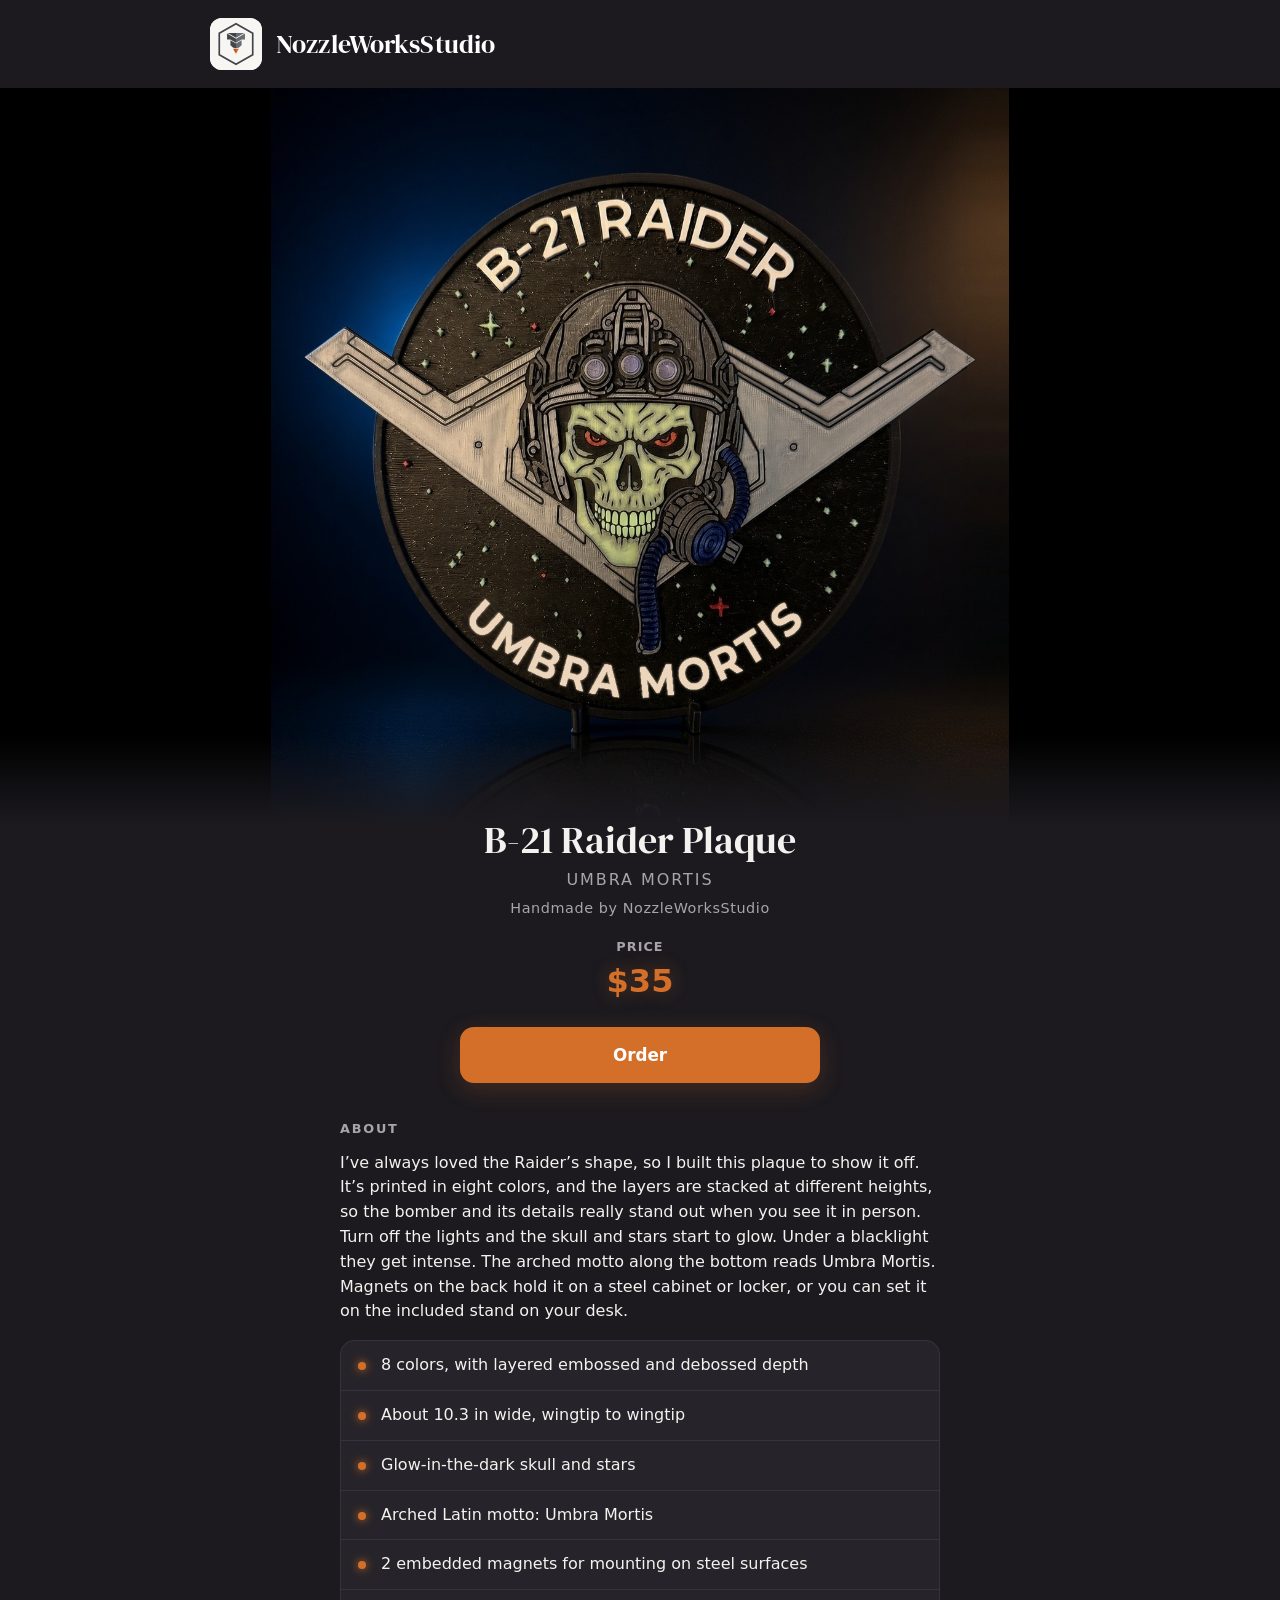
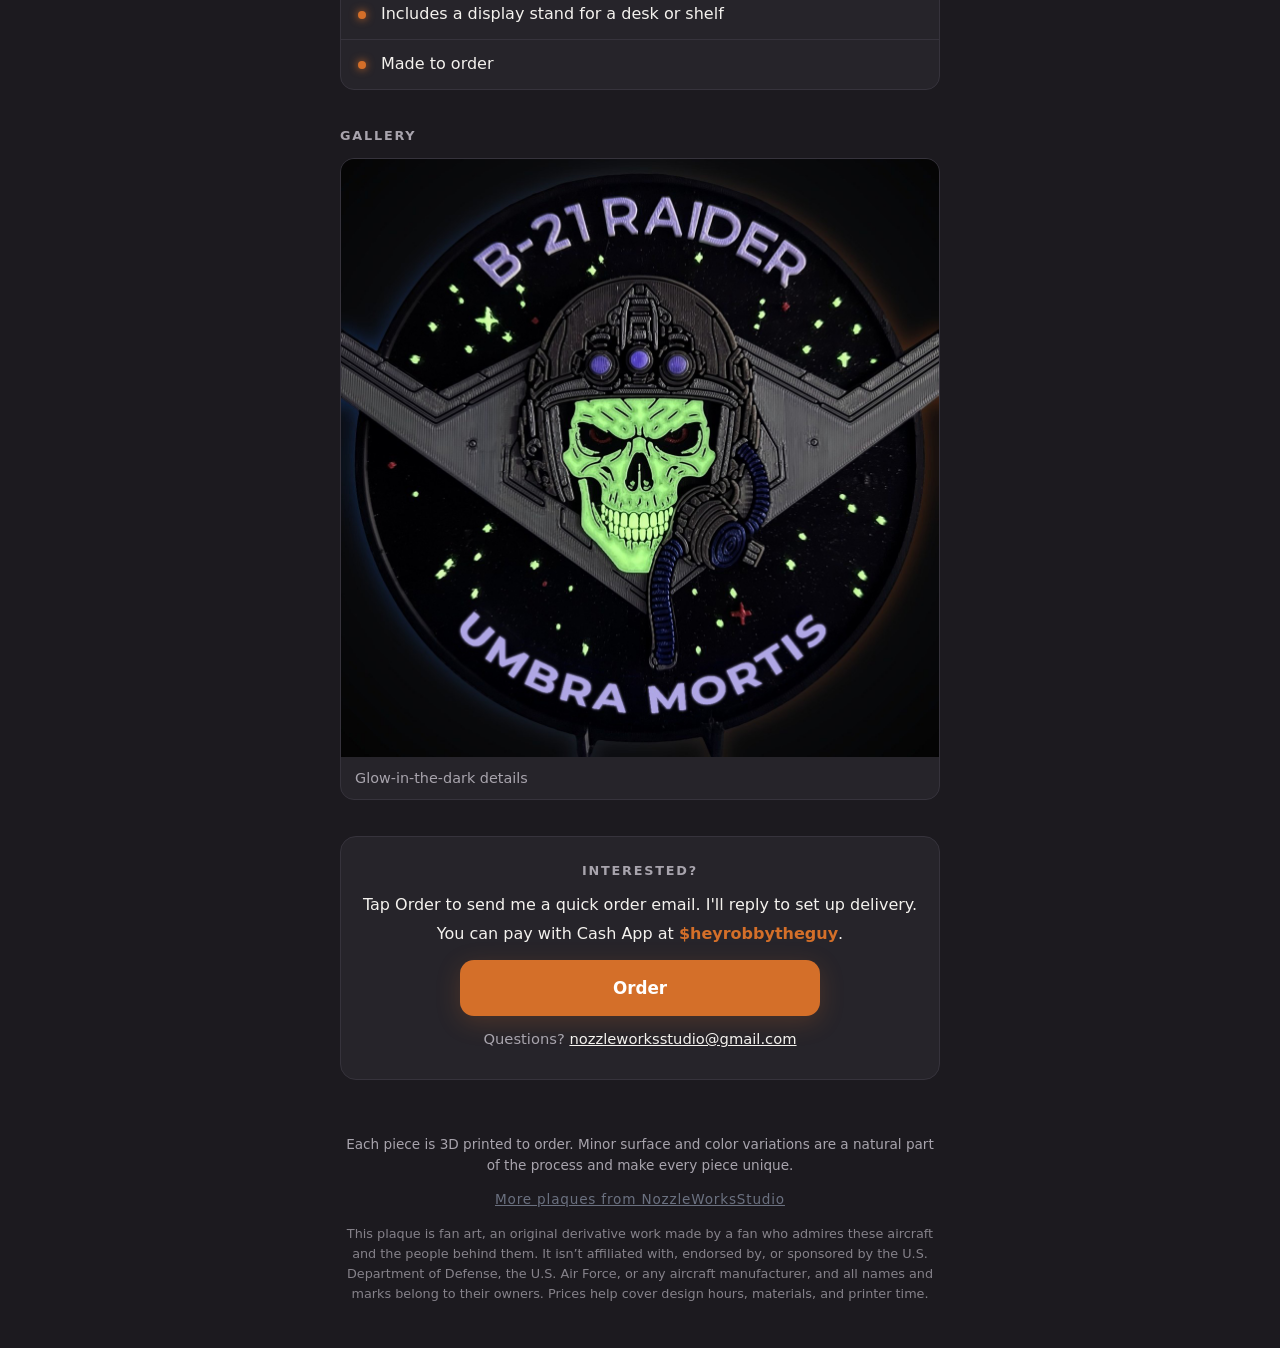
==== b21/index.html @ 2745dc33 "Switch contact and order emails to nozzleworksstudio@gmail.com" ====
<!doctype html>
<html lang="en">
<head>
<meta charset="utf-8">
<meta name="viewport" content="width=device-width, initial-scale=1, viewport-fit=cover">
<meta name="robots" content="noindex">
<meta name="description" content="B-21 Raider Plaque with Umbra Mortis motto, handmade by NozzleWorksStudio. 3D printed in 8 colors with glow-in-the-dark details. Price $35.">
<meta name="theme-color" content="#1C1A1F">
<title>B-21 Raider Plaque | NozzleWorksStudio</title>
<style>
*,*::before,*::after{box-sizing:border-box}
:root{--bg:#1C1A1F;--card:#26242A;--line:#36333C;--text:#F4F2EE;--muted:#A8A4AD;--glow:#D46F29}
html{-webkit-text-size-adjust:100%}
body{margin:0;background:var(--bg);color:var(--text);font-family:system-ui,-apple-system,"Segoe UI",Roboto,Helvetica,Arial,sans-serif;line-height:1.55}
img,video{display:block;max-width:100%}
.hero{position:relative;background:#000}
.hero video,.hero img{width:100%;height:auto;max-height:78vh;object-fit:contain;margin:0 auto}
.hero::after{content:"";position:absolute;inset:auto 0 0 0;height:90px;background:linear-gradient(transparent,var(--bg));pointer-events:none}
main{max-width:640px;margin:0 auto;padding:0 20px 40px}
header{text-align:center;margin-top:-8px;position:relative;z-index:1}
h1{font-size:clamp(1.8rem,7vw,2.4rem);line-height:1.15;margin:0 0 6px;letter-spacing:-.01em}
.sub{margin:0;color:var(--muted);font-size:1rem;letter-spacing:.04em}
.price{display:inline-block;margin:18px 0 6px;font-size:2rem;font-weight:700;color:var(--glow);text-shadow:0 0 18px rgba(212,111,41,.35)}
.cta{display:block;margin:14px auto 0;max-width:360px;padding:15px 20px;border-radius:14px;background:var(--glow);color:#fff;font-weight:700;font-size:1.05rem;text-decoration:none;text-align:center;box-shadow:0 6px 24px rgba(212,111,41,.22)}
.cta:active{transform:translateY(1px)}
section{margin-top:36px}
h2{font-size:.8rem;text-transform:uppercase;letter-spacing:.14em;color:var(--muted);margin:0 0 12px;font-weight:600}
.desc p{margin:0 0 16px}
ul.features{list-style:none;padding:0;margin:0;border:1px solid var(--line);border-radius:14px;background:var(--card)}
ul.features li{padding:12px 16px 12px 40px;position:relative;border-top:1px solid var(--line)}
ul.features li:first-child{border-top:0}
ul.features li::before{content:"";position:absolute;left:17px;top:21px;width:8px;height:8px;border-radius:50%;background:var(--glow);box-shadow:0 0 8px var(--glow)}
.gallery{display:grid;gap:16px}
figure{margin:0;background:var(--card);border:1px solid var(--line);border-radius:14px;overflow:hidden}
figure img,figure video{width:100%;height:auto;background:#000}
figcaption{padding:10px 14px;font-size:.9rem;color:var(--muted)}
.contact{text-align:center;background:var(--card);border:1px solid var(--line);border-radius:16px;padding:24px 18px}
.contact p{margin:0 0 4px}
.addr{margin-top:12px!important;font-size:.92rem;color:var(--muted);word-break:break-all}
.addr a{color:var(--text)}
footer{max-width:640px;margin:0 auto;padding:0 20px calc(32px + env(safe-area-inset-bottom));color:var(--muted);font-size:.85rem;text-align:center}
footer .brand{margin-top:10px;color:#6b7180;letter-spacing:.06em}
@media (min-width:700px){.gallery{grid-template-columns:1fr 1fr}.hero video,.hero img{max-height:82vh;width:auto}}
</style>
<link rel="preconnect" href="https://fonts.googleapis.com"><link rel="preconnect" href="https://fonts.gstatic.com" crossorigin>
<link href="https://fonts.googleapis.com/css2?family=DM+Serif+Display&display=swap" rel="stylesheet">
<link rel="icon" type="image/png" href="../favicon.png"><link rel="apple-touch-icon" href="../apple-touch-icon.png">
<meta property="og:image" content="https://robbytheguy.github.io/logo-256.png">
<link rel="stylesheet" href="../brand.css">
</head>
<body>
<a class="brandbar" href="../"><span class="tile"><img src="../logo.svg" alt=""></span><span class="wm">NozzleWorksStudio</span></a>
<div class="hero">
  <img src="studio-room.jpg" width="1200" height="1200" alt="B-21 Raider plaque on a dark studio background">
</div>
<main>
  <header>
    <h1>B-21 Raider Plaque</h1>
    <p class="sub" style="letter-spacing:.12em;text-transform:uppercase">Umbra Mortis</p>
    <p class="sub" style="font-size:.9rem;margin-top:4px">Handmade by NozzleWorksStudio</p>
    <div class="price"><span style="display:block;font-size:.8rem;font-weight:600;letter-spacing:.08em;text-transform:uppercase;color:var(--muted);text-shadow:none">Price</span>$35</div>
    <a class="cta" href="mailto:nozzleworksstudio@gmail.com?subject=Order%3A%20B-21%20Raider%20Plaque&body=Hi%20Robert%2C%0A%0AI%27d%20like%20to%20order%20the%20B-21%20Raider%20Plaque%20%28%2435%29.%0A%0AName%3A%0AQuantity%3A%0APhone%20%28optional%29%3A%0AHow%20I%27d%20like%20to%20get%20it%20%28hand-delivery%20at%20work%2C%20pickup%2C%20etc.%29%3A%0A%0AThanks%21">Order</a>
  </header>

  <section class="desc">
    <h2>About</h2>
    <p>I&rsquo;ve always loved the Raider&rsquo;s shape, so I built this plaque to show it off. It&rsquo;s printed in eight colors, and the layers are stacked at different heights, so the bomber and its details really stand out when you see it in person. Turn off the lights and the skull and stars start to glow. Under a blacklight they get intense. The arched motto along the bottom reads Umbra Mortis. Magnets on the back hold it on a steel cabinet or locker, or you can set it on the included stand on your desk.</p>
    <ul class="features">
      <li>8 colors, with layered embossed and debossed depth</li>
      <li>About 10.3 in wide, wingtip to wingtip</li>
      <li>Glow-in-the-dark skull and stars</li>
      <li>Arched Latin motto: Umbra Mortis</li>
      <li>2 embedded magnets for mounting on steel surfaces</li>
      <li>Includes a display stand for a desk or shelf</li>
      <li>Made to order</li>
    </ul>
  </section>

  <section>
    <h2>Gallery</h2>
    <div class="gallery" style="grid-template-columns:1fr;max-width:700px;margin:0 auto">
      <figure><img src="studio-glow.jpg" width="1200" height="1200" loading="lazy" alt="B-21 Raider plaque glowing under a blacklight"><figcaption>Glow-in-the-dark details</figcaption></figure>
    </div>
  </section>

  <section class="contact" id="contact">
    <h2>Interested?</h2>
    <p>Tap Order to send me a quick order email. I'll reply to set up delivery.</p>
    <p>You can pay with Cash App at <a href="https://cash.app/$heyrobbytheguy" style="color:var(--glow);font-weight:700;text-decoration:none">$heyrobbytheguy</a>.</p>
    <a class="cta" href="mailto:nozzleworksstudio@gmail.com?subject=Order%3A%20B-21%20Raider%20Plaque&body=Hi%20Robert%2C%0A%0AI%27d%20like%20to%20order%20the%20B-21%20Raider%20Plaque%20%28%2435%29.%0A%0AName%3A%0AQuantity%3A%0APhone%20%28optional%29%3A%0AHow%20I%27d%20like%20to%20get%20it%20%28hand-delivery%20at%20work%2C%20pickup%2C%20etc.%29%3A%0A%0AThanks%21">Order</a>
    <p class="addr">Questions? <a href="mailto:nozzleworksstudio@gmail.com?subject=B-21%20Raider%20Plaque">nozzleworksstudio@gmail.com</a></p>
  </section>
</main>
<footer>
  <p>Each piece is 3D printed to order. Minor surface and color variations are a natural part of the process and make every piece unique.</p>
  <p class="brand"><a href="../" style="color:inherit">More plaques from NozzleWorksStudio</a></p>
<p style="font-size:.8rem;opacity:.75;margin-top:10px">This plaque is fan art, an original derivative work made by a fan who admires these aircraft and the people behind them. It isn&rsquo;t affiliated with, endorsed by, or sponsored by the U.S. Department of Defense, the U.S. Air Force, or any aircraft manufacturer, and all names and marks belong to their owners. Prices help cover design hours, materials, and printer time.</p></footer>
</body>
</html>
---- brand.css ----
.brandbar{display:flex;align-items:center;gap:14px;max-width:900px;margin:0 auto;padding:18px 20px;text-decoration:none;color:#fff}
.brandbar .tile{flex:none;width:52px;height:52px;border-radius:12px;background:#F7F6F2;display:grid;place-items:center;overflow:hidden}
.brandbar .tile img{width:100%;height:100%}
.brandbar .wm{font-family:"DM Serif Display",Georgia,"Times New Roman",serif;font-size:1.65rem;line-height:1;letter-spacing:.005em}
h1,.serif{font-family:"DM Serif Display",Georgia,"Times New Roman",serif;font-weight:400!important;letter-spacing:0!important}
.brandhero{display:flex;flex-direction:column;align-items:center;gap:14px}
.brandhero .tile{width:112px;height:112px;border-radius:24px;background:#F7F6F2;overflow:hidden;box-shadow:0 8px 30px rgba(0,0,0,.35)}
.brandhero .tile img{width:100%;height:100%;display:block}
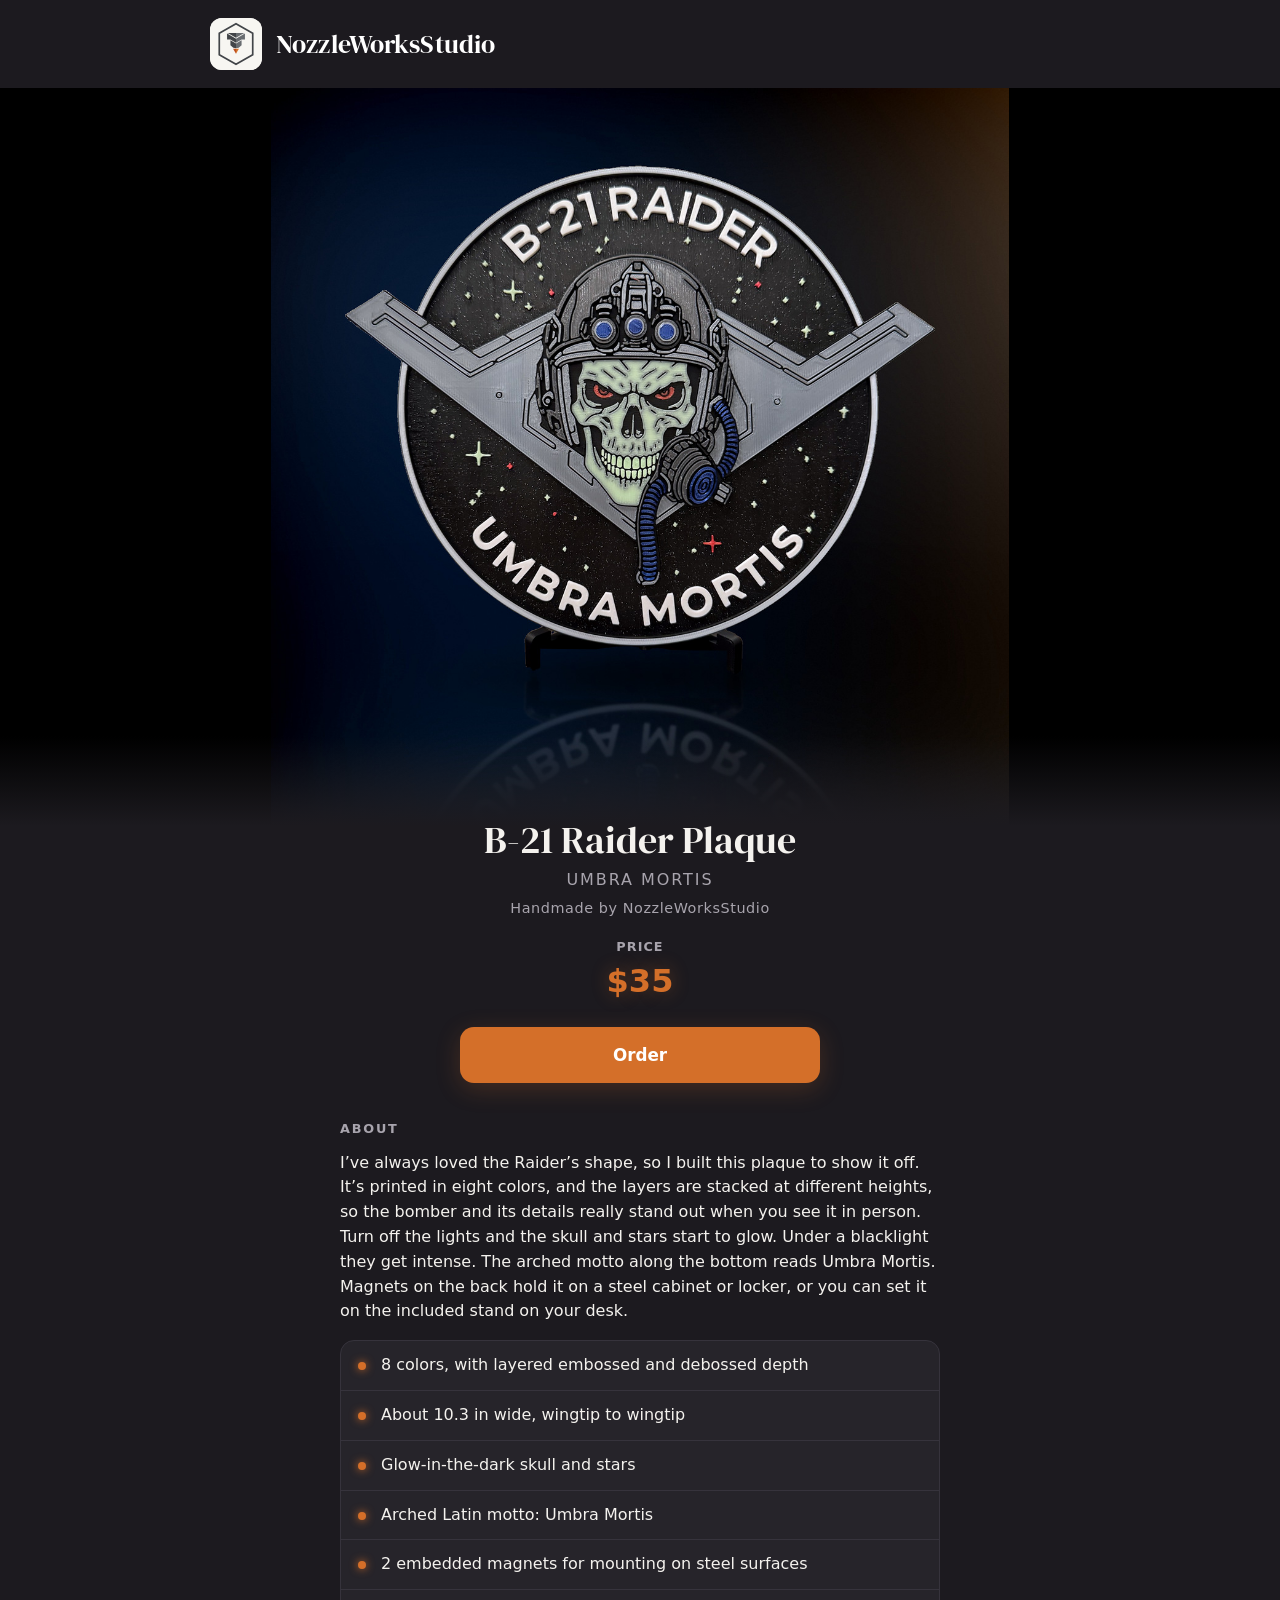
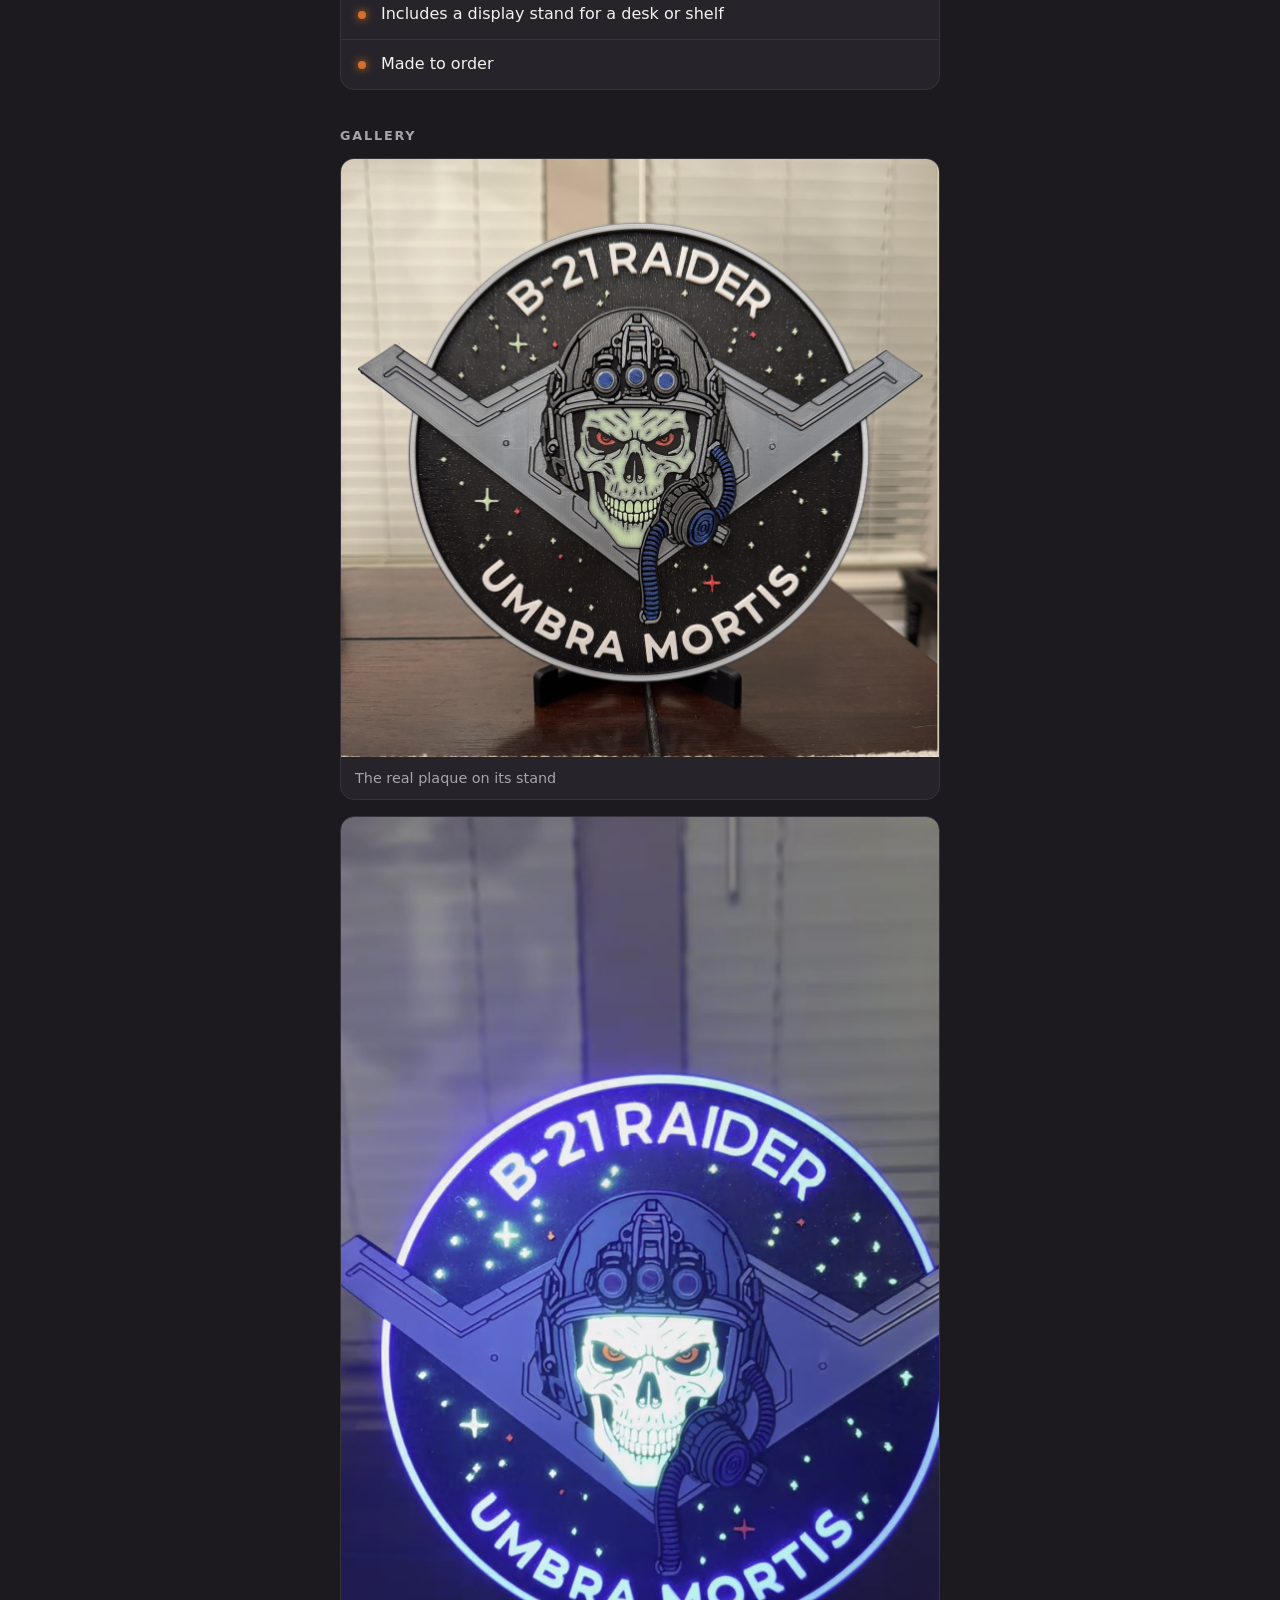
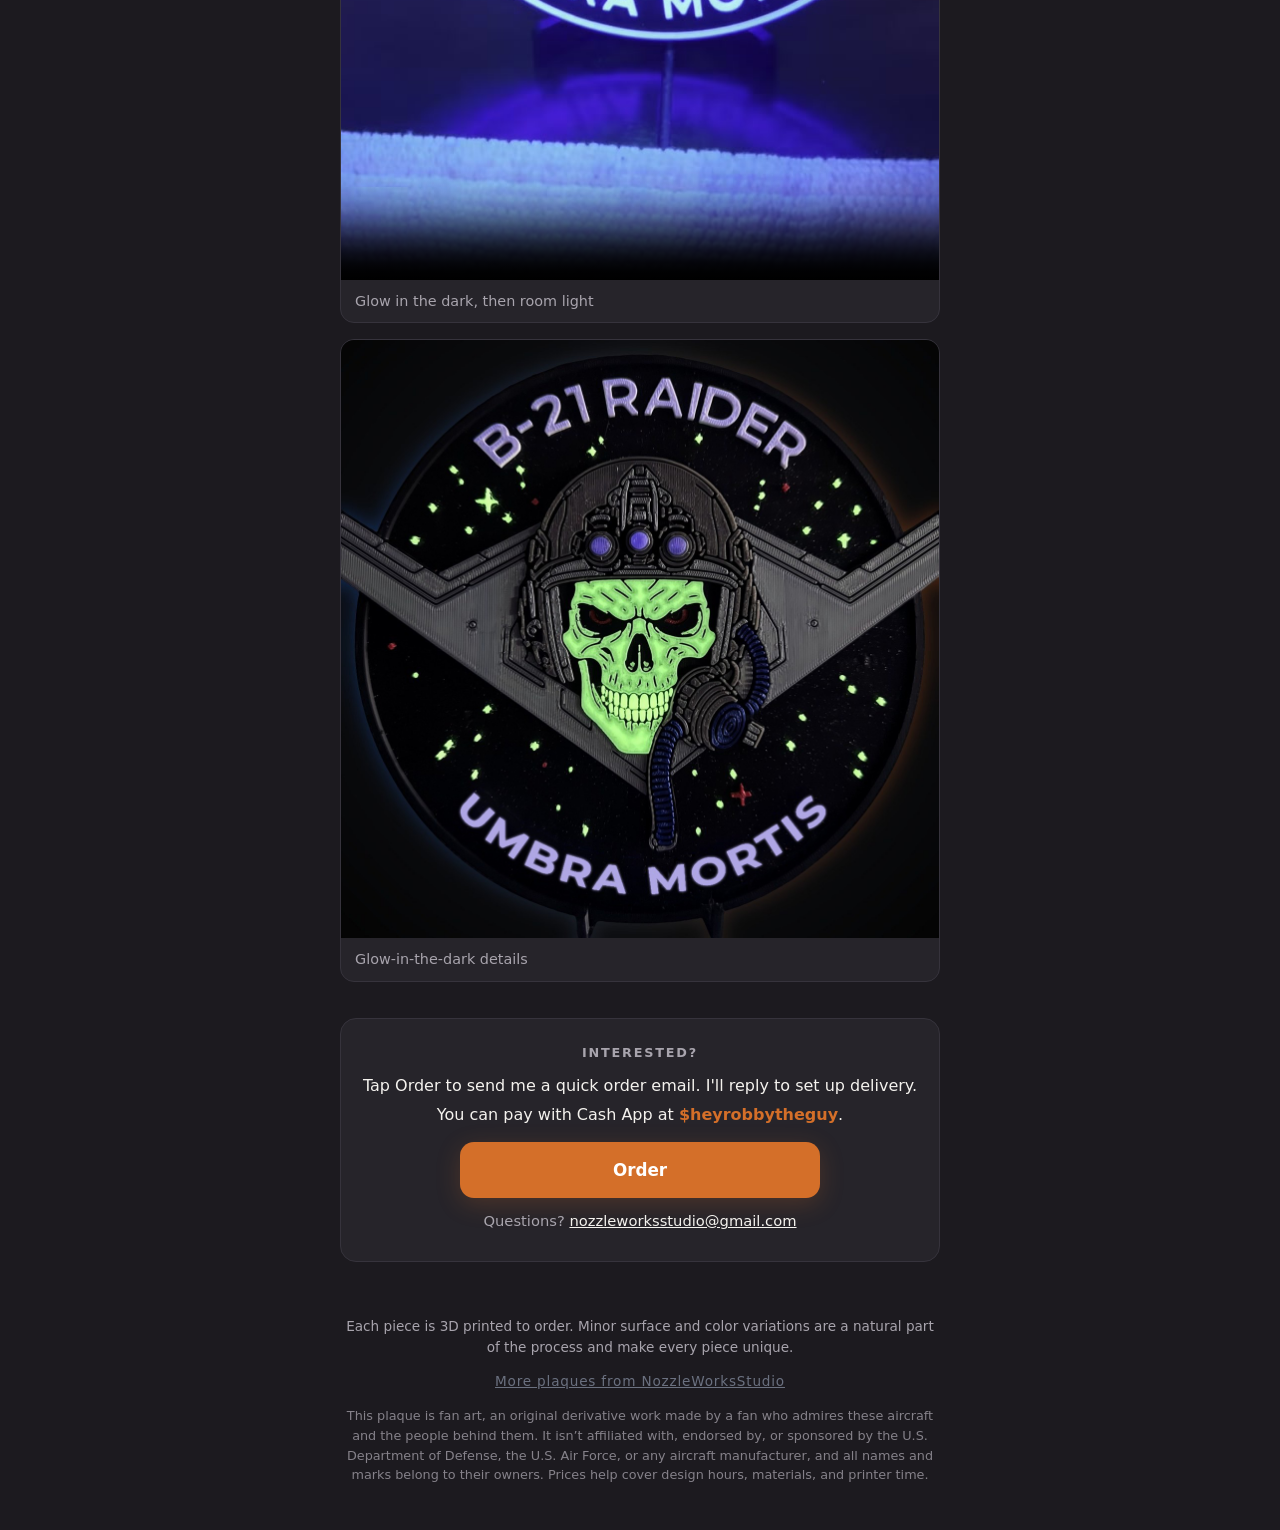
==== commit 93a6b319: "Add real B-21 plaque photo and video; use studio composite as hero Replace the old digital studio-ro" ====
--- a/b21/index.html
+++ b/b21/index.html
@@ -51,7 +51,7 @@
 <body>
 <a class="brandbar" href="../"><span class="tile"><img src="../logo.svg" alt=""></span><span class="wm">NozzleWorksStudio</span></a>
 <div class="hero">
-  <img src="studio-room.jpg" width="1200" height="1200" alt="B-21 Raider plaque on a dark studio background">
+  <img src="studio-real.jpg" width="1200" height="1200" alt="B-21 Raider plaque on a dark studio background">
 </div>
 <main>
   <header>
@@ -79,6 +79,11 @@
   <section>
     <h2>Gallery</h2>
     <div class="gallery" style="grid-template-columns:1fr;max-width:700px;margin:0 auto">
+      <figure><img src="real-photo.jpg" width="1200" height="1200" loading="lazy" alt="The real B-21 Raider plaque on its stand"><figcaption>The real plaque on its stand</figcaption></figure>
+      <figure>
+        <video src="b21-video.mp4" width="720" height="1280" controls playsinline muted preload="metadata" poster="b21-video-poster.jpg">Your browser does not support the video tag.</video>
+        <figcaption>Glow in the dark, then room light</figcaption>
+      </figure>
       <figure><img src="studio-glow.jpg" width="1200" height="1200" loading="lazy" alt="B-21 Raider plaque glowing under a blacklight"><figcaption>Glow-in-the-dark details</figcaption></figure>
     </div>
   </section>
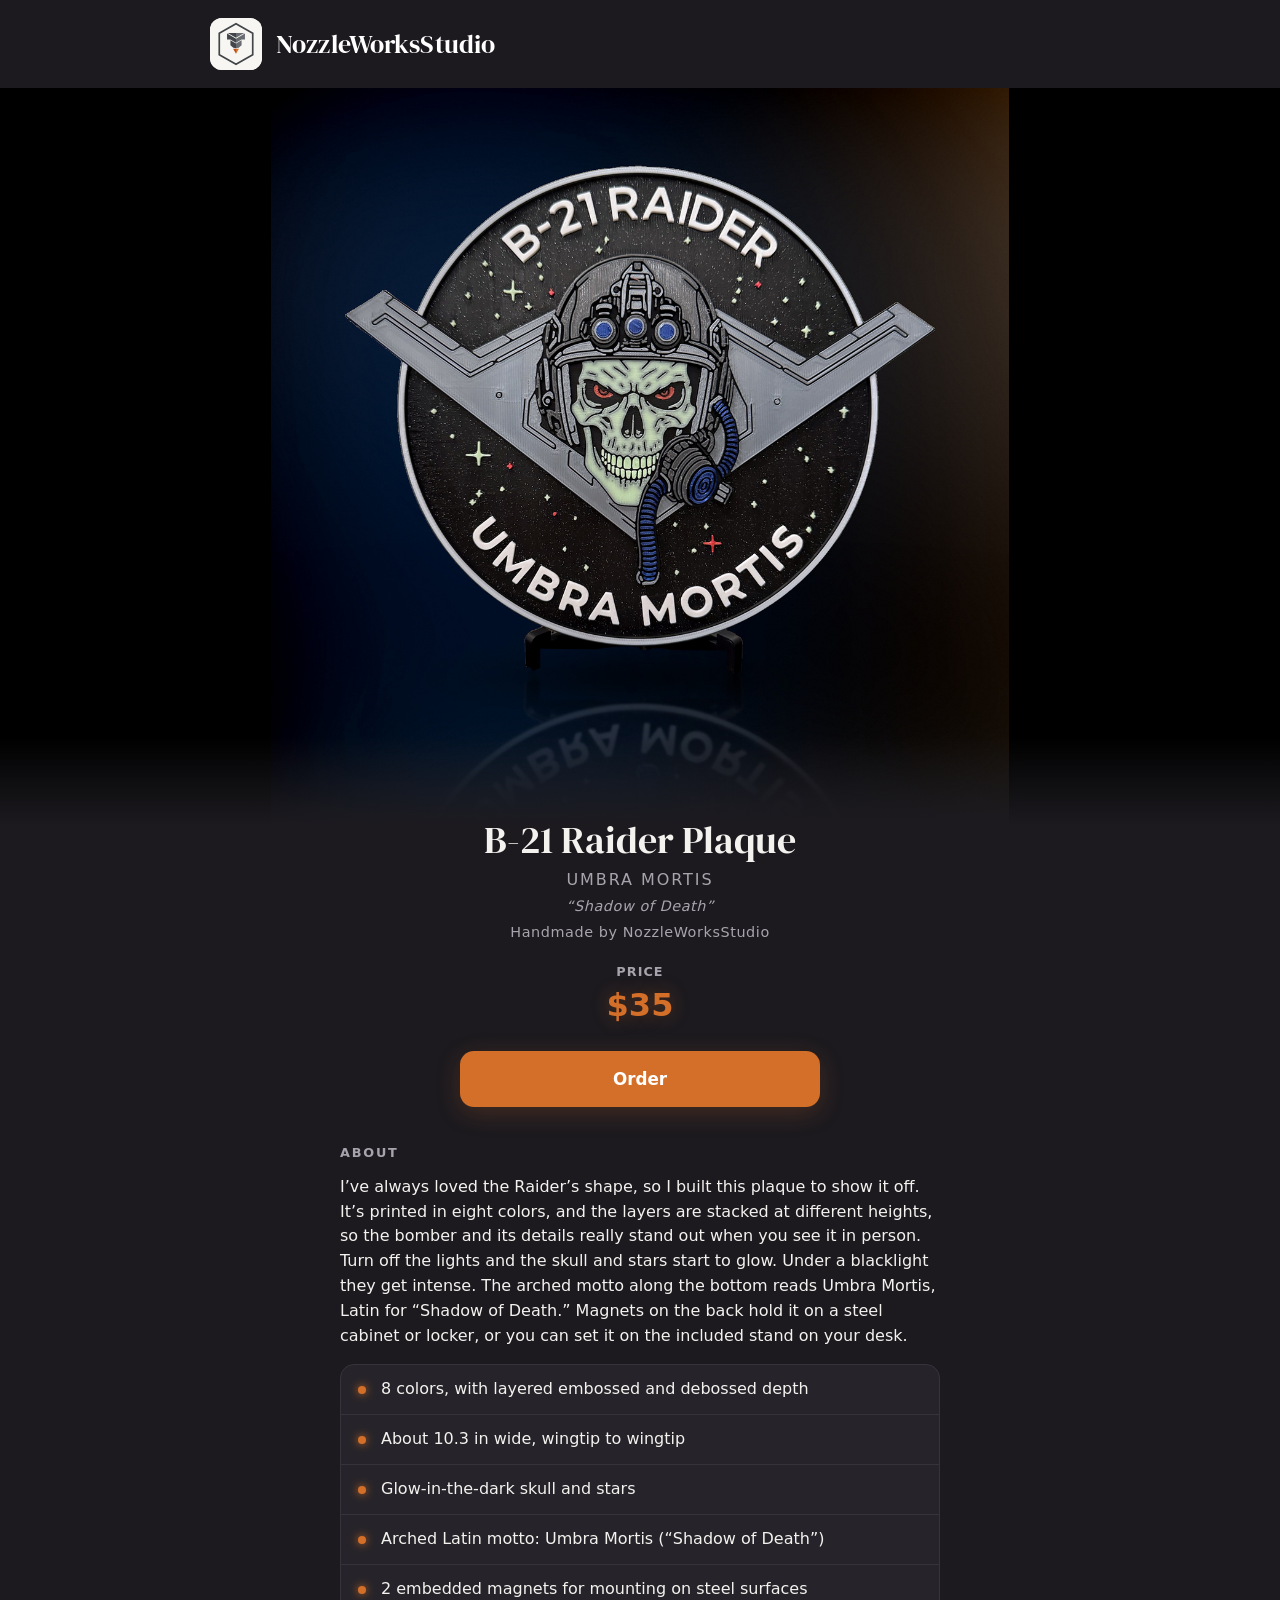
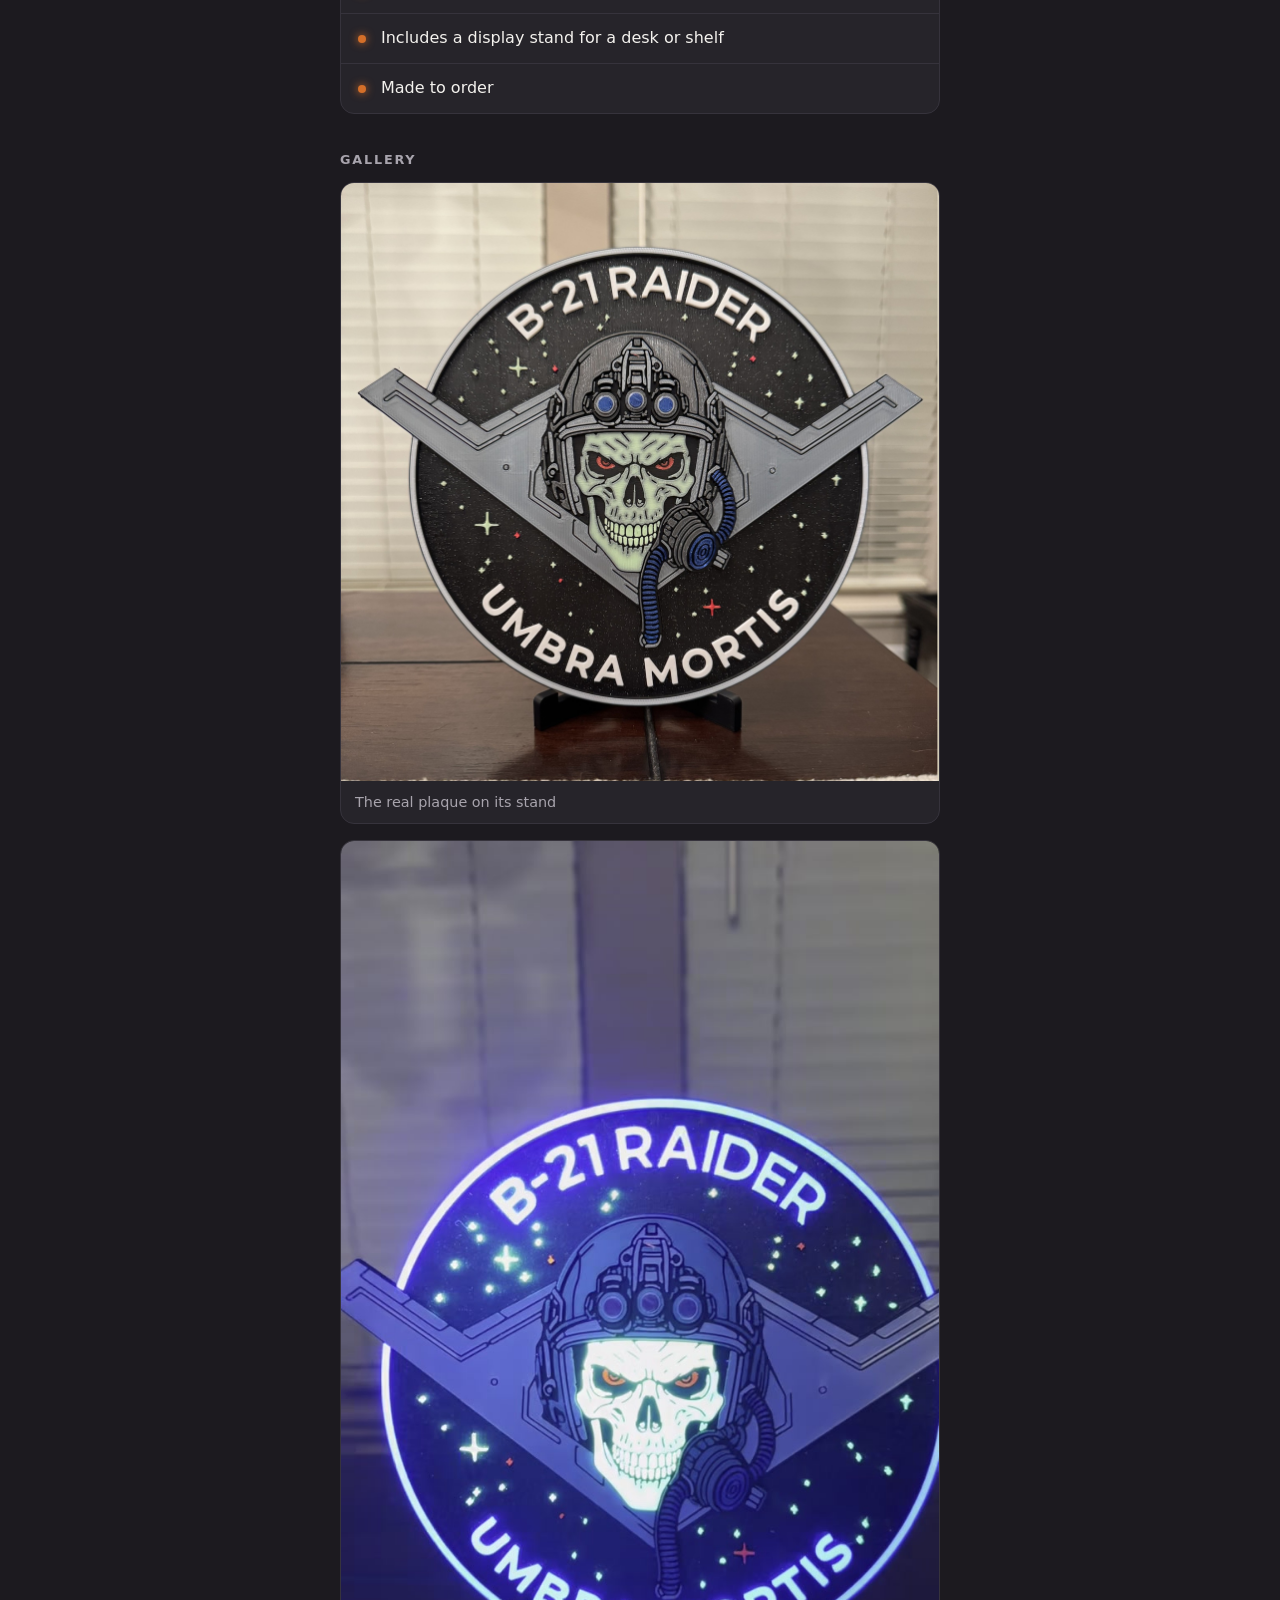
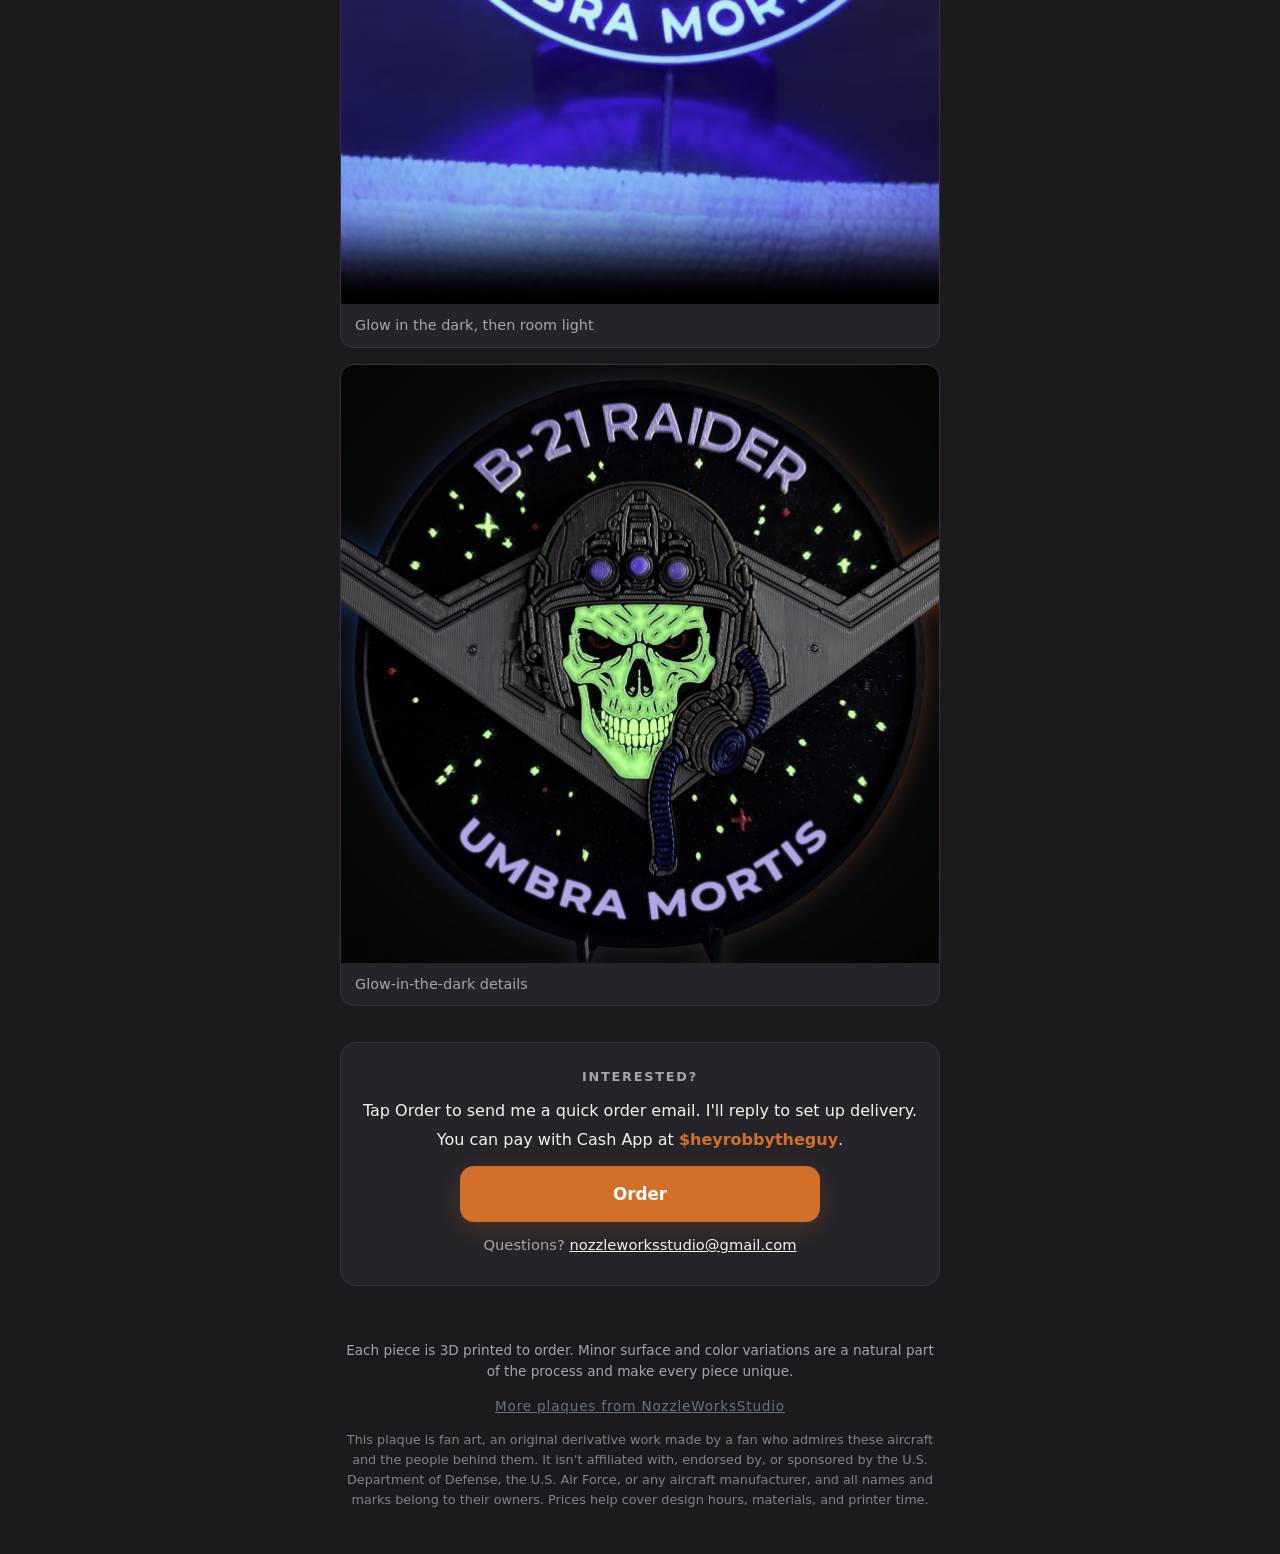
==== commit c87f9664: "Add English translations of Latin mottos" ====
--- a/b21/index.html
+++ b/b21/index.html
@@ -57,6 +57,7 @@
   <header>
     <h1>B-21 Raider Plaque</h1>
     <p class="sub" style="letter-spacing:.12em;text-transform:uppercase">Umbra Mortis</p>
+    <p class="sub" style="font-size:.9rem;font-style:italic;margin-top:2px">&ldquo;Shadow of Death&rdquo;</p>
     <p class="sub" style="font-size:.9rem;margin-top:4px">Handmade by NozzleWorksStudio</p>
     <div class="price"><span style="display:block;font-size:.8rem;font-weight:600;letter-spacing:.08em;text-transform:uppercase;color:var(--muted);text-shadow:none">Price</span>$35</div>
     <a class="cta" href="mailto:nozzleworksstudio@gmail.com?subject=Order%3A%20B-21%20Raider%20Plaque&body=Hi%20Robert%2C%0A%0AI%27d%20like%20to%20order%20the%20B-21%20Raider%20Plaque%20%28%2435%29.%0A%0AName%3A%0AQuantity%3A%0APhone%20%28optional%29%3A%0AHow%20I%27d%20like%20to%20get%20it%20%28hand-delivery%20at%20work%2C%20pickup%2C%20etc.%29%3A%0A%0AThanks%21">Order</a>
@@ -64,12 +65,12 @@
 
   <section class="desc">
     <h2>About</h2>
-    <p>I&rsquo;ve always loved the Raider&rsquo;s shape, so I built this plaque to show it off. It&rsquo;s printed in eight colors, and the layers are stacked at different heights, so the bomber and its details really stand out when you see it in person. Turn off the lights and the skull and stars start to glow. Under a blacklight they get intense. The arched motto along the bottom reads Umbra Mortis. Magnets on the back hold it on a steel cabinet or locker, or you can set it on the included stand on your desk.</p>
+    <p>I&rsquo;ve always loved the Raider&rsquo;s shape, so I built this plaque to show it off. It&rsquo;s printed in eight colors, and the layers are stacked at different heights, so the bomber and its details really stand out when you see it in person. Turn off the lights and the skull and stars start to glow. Under a blacklight they get intense. The arched motto along the bottom reads Umbra Mortis, Latin for &ldquo;Shadow of Death.&rdquo; Magnets on the back hold it on a steel cabinet or locker, or you can set it on the included stand on your desk.</p>
     <ul class="features">
       <li>8 colors, with layered embossed and debossed depth</li>
       <li>About 10.3 in wide, wingtip to wingtip</li>
       <li>Glow-in-the-dark skull and stars</li>
-      <li>Arched Latin motto: Umbra Mortis</li>
+      <li>Arched Latin motto: Umbra Mortis (&ldquo;Shadow of Death&rdquo;)</li>
       <li>2 embedded magnets for mounting on steel surfaces</li>
       <li>Includes a display stand for a desk or shelf</li>
       <li>Made to order</li>
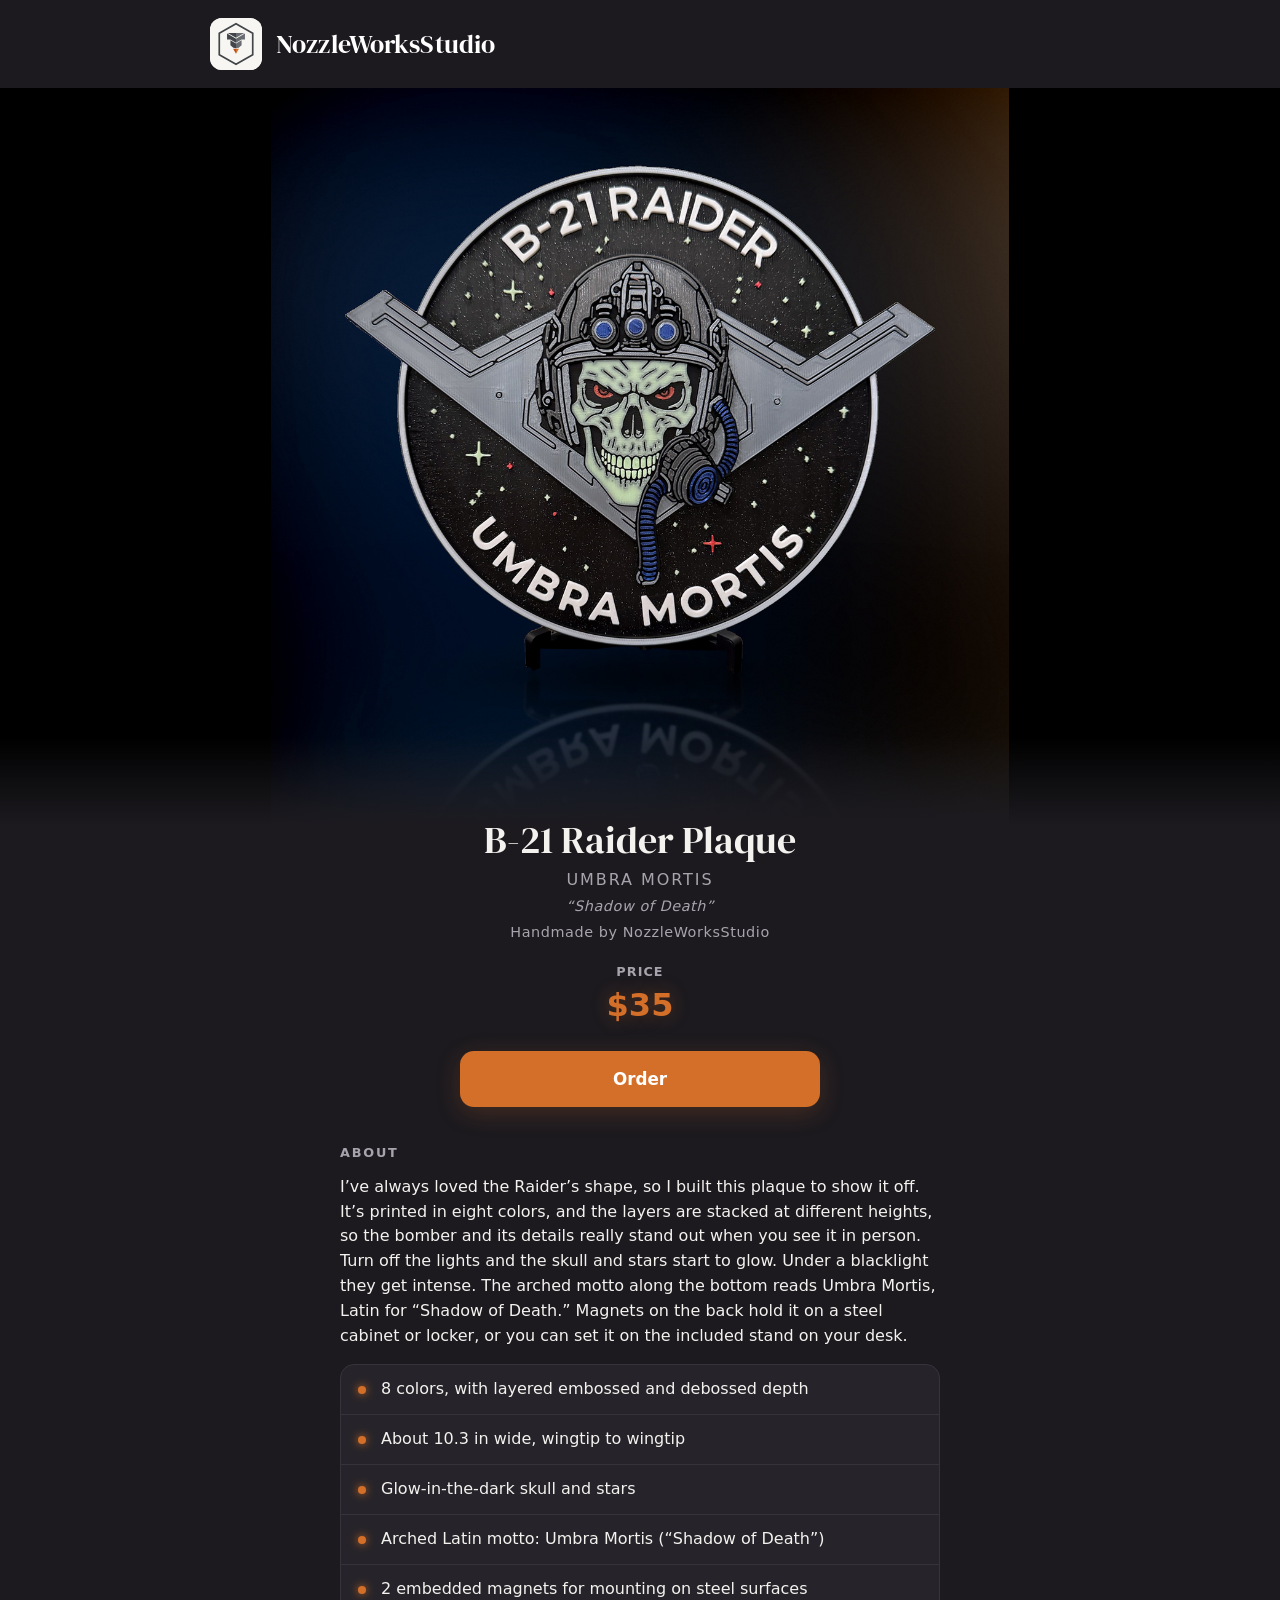
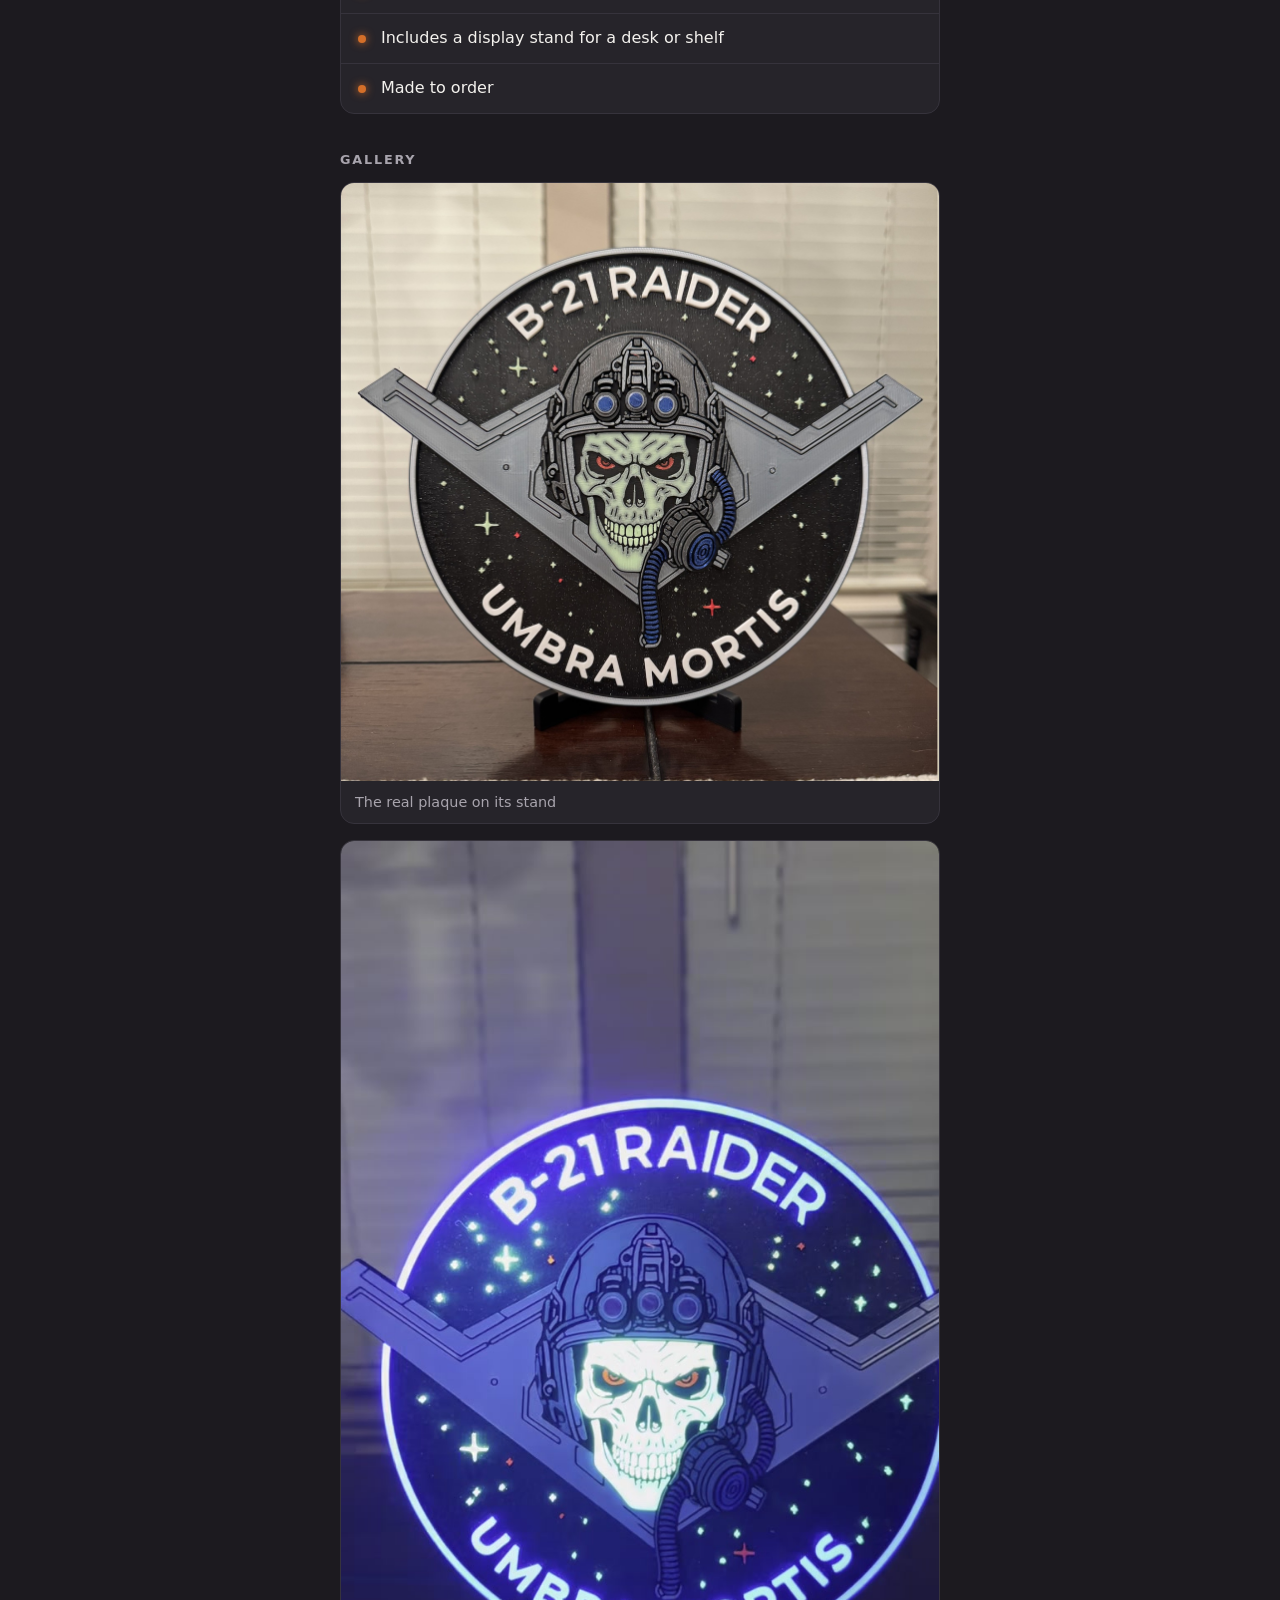
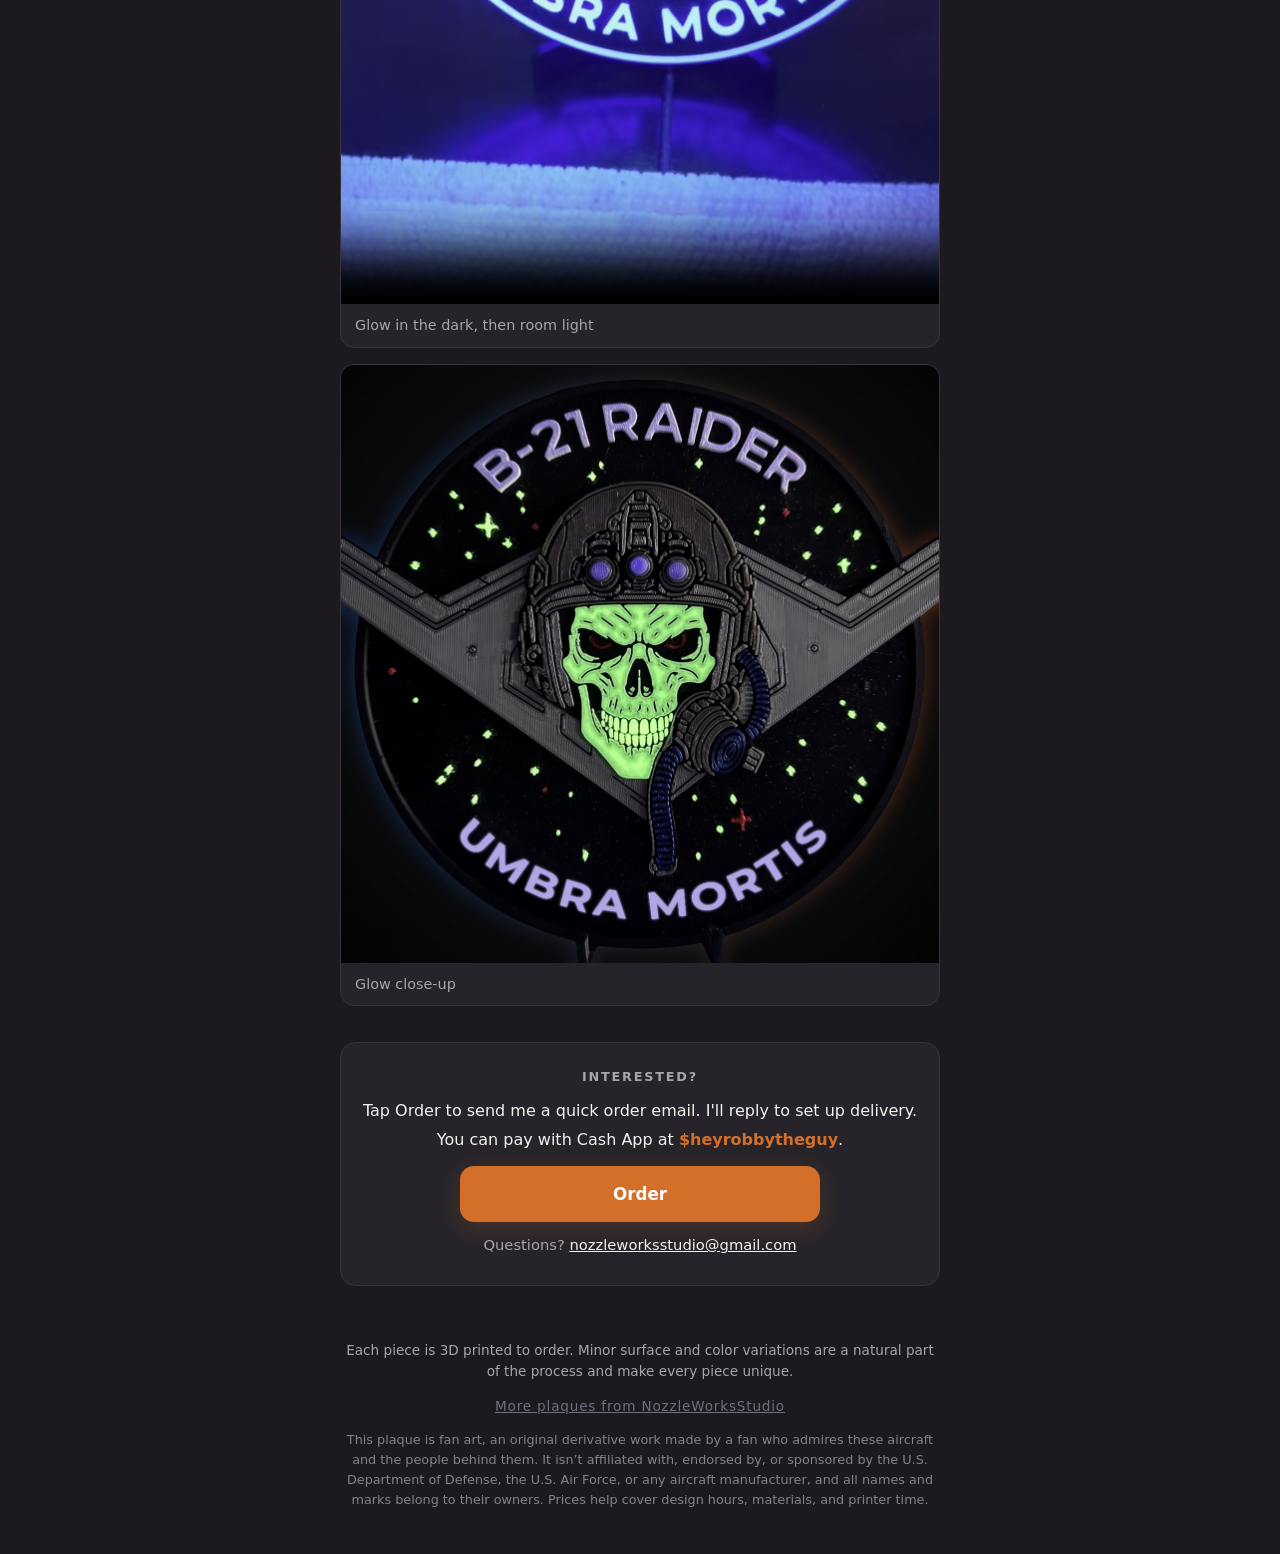
==== commit 3ac56fea: "Replace B-21 gallery glow composite with real close-up studio-glow.jpg was a processed studio still " ====
--- a/b21/index.html
+++ b/b21/index.html
@@ -85,7 +85,7 @@
         <video src="b21-video.mp4" width="720" height="1280" controls playsinline muted preload="metadata" poster="b21-video-poster.jpg">Your browser does not support the video tag.</video>
         <figcaption>Glow in the dark, then room light</figcaption>
       </figure>
-      <figure><img src="studio-glow.jpg" width="1200" height="1200" loading="lazy" alt="B-21 Raider plaque glowing under a blacklight"><figcaption>Glow-in-the-dark details</figcaption></figure>
+      <figure><img src="glow-closeup.jpg" width="1200" height="1200" loading="lazy" alt="Close-up of the real B-21 Raider plaque glowing in the dark"><figcaption>Glow close-up</figcaption></figure>
     </div>
   </section>
 
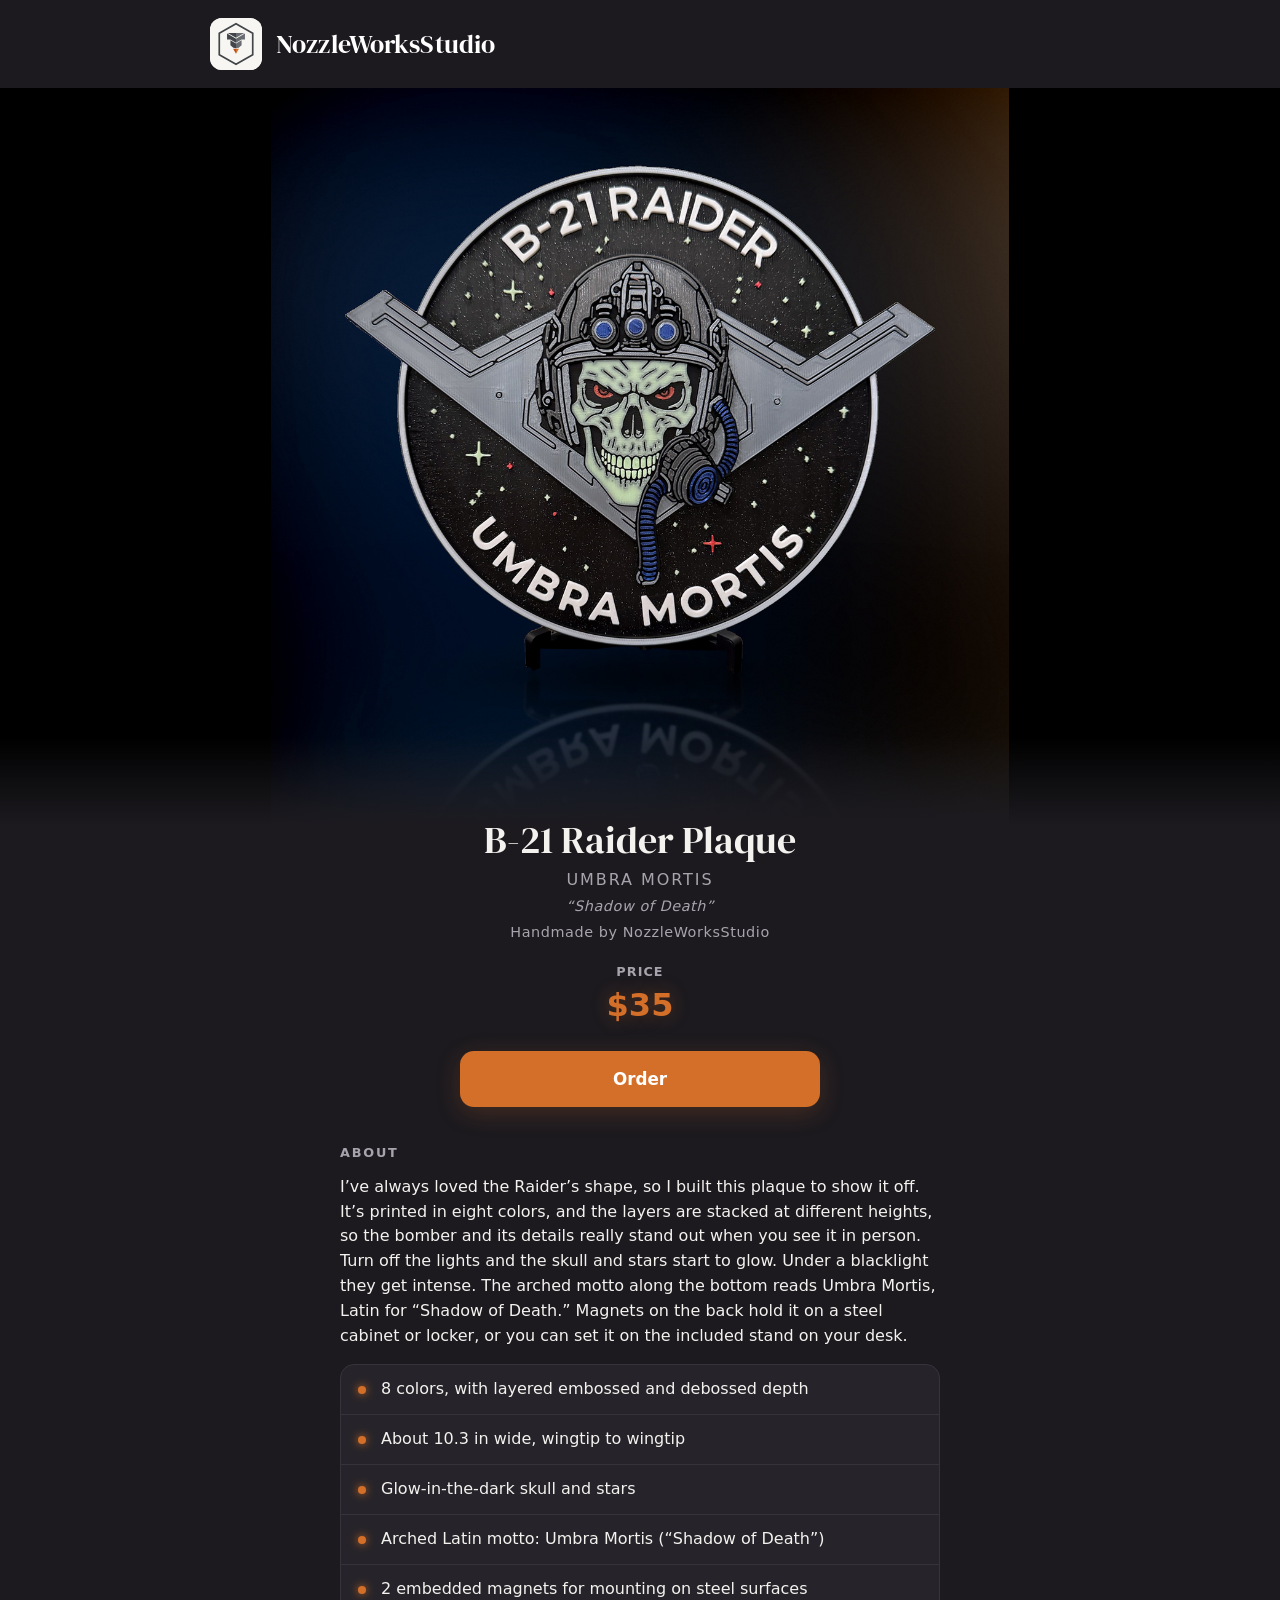
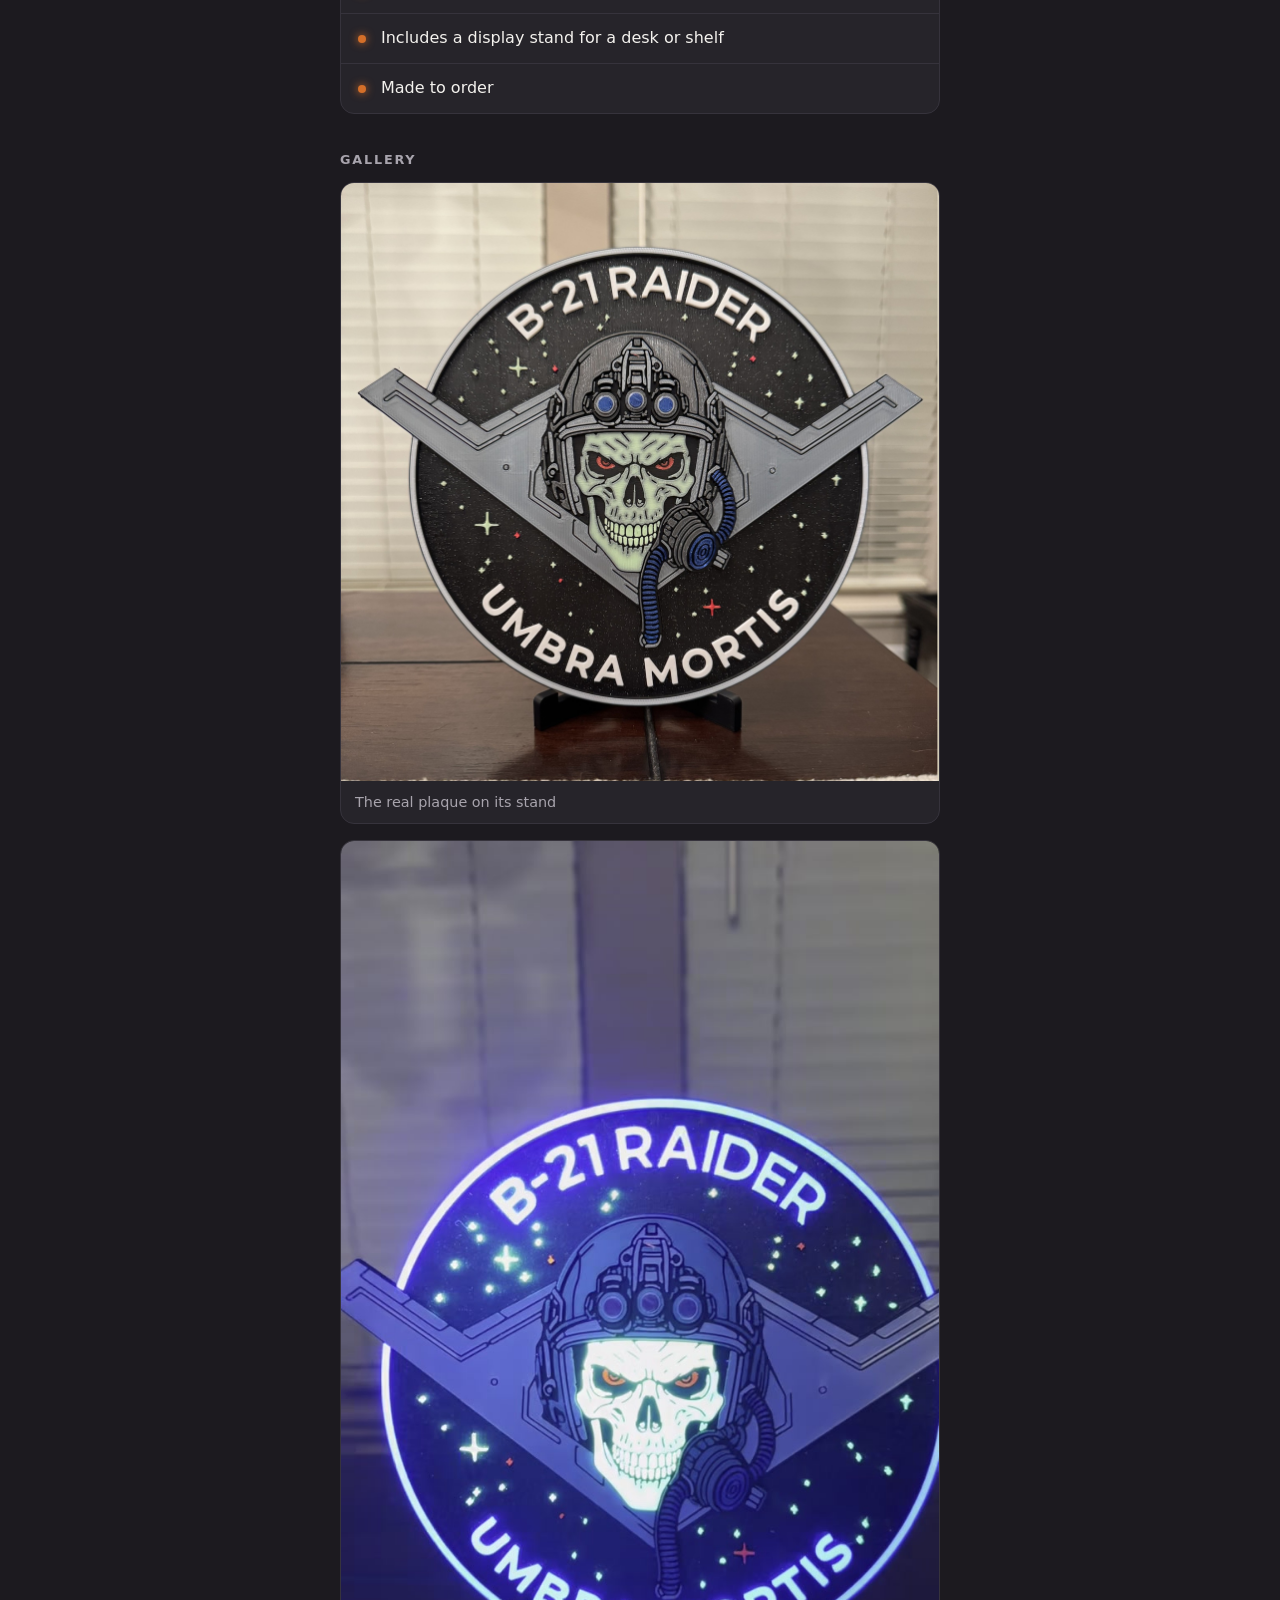
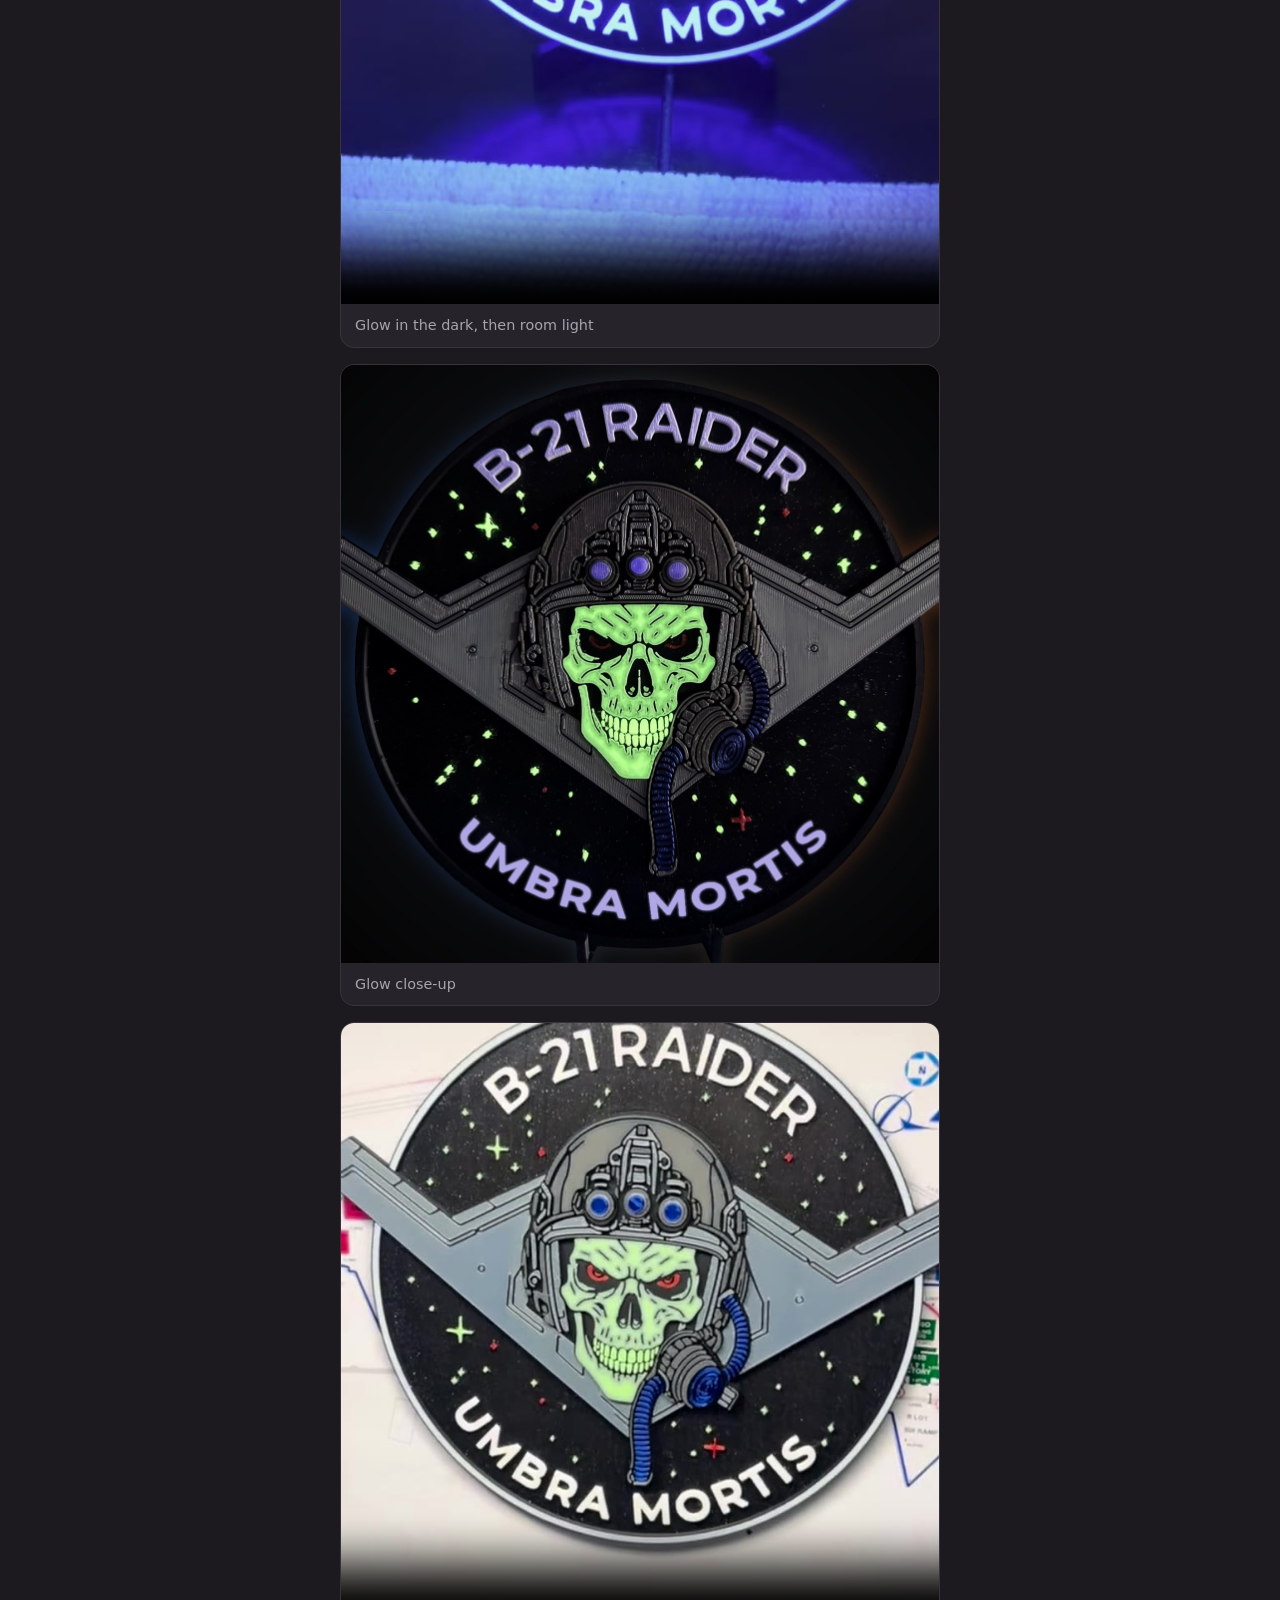
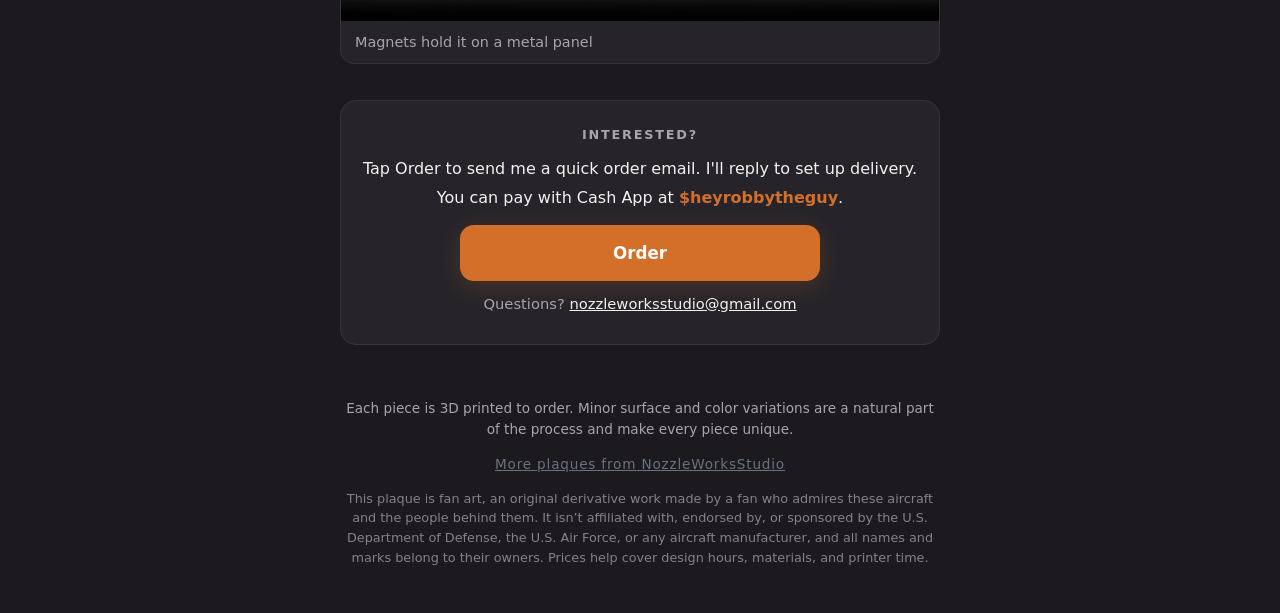
==== commit 73f92e0f: "B-21: add magnet video" ====
--- a/b21/index.html
+++ b/b21/index.html
@@ -86,6 +86,10 @@
         <figcaption>Glow in the dark, then room light</figcaption>
       </figure>
       <figure><img src="glow-closeup.jpg" width="1200" height="1200" loading="lazy" alt="Close-up of the real B-21 Raider plaque glowing in the dark"><figcaption>Glow close-up</figcaption></figure>
+      <figure>
+        <video src="b21-magnet.mp4" width="720" height="720" controls playsinline muted preload="metadata" poster="b21-magnet-poster.jpg">Your browser does not support the video tag.</video>
+        <figcaption>Magnets hold it on a metal panel</figcaption>
+      </figure>
     </div>
   </section>
 
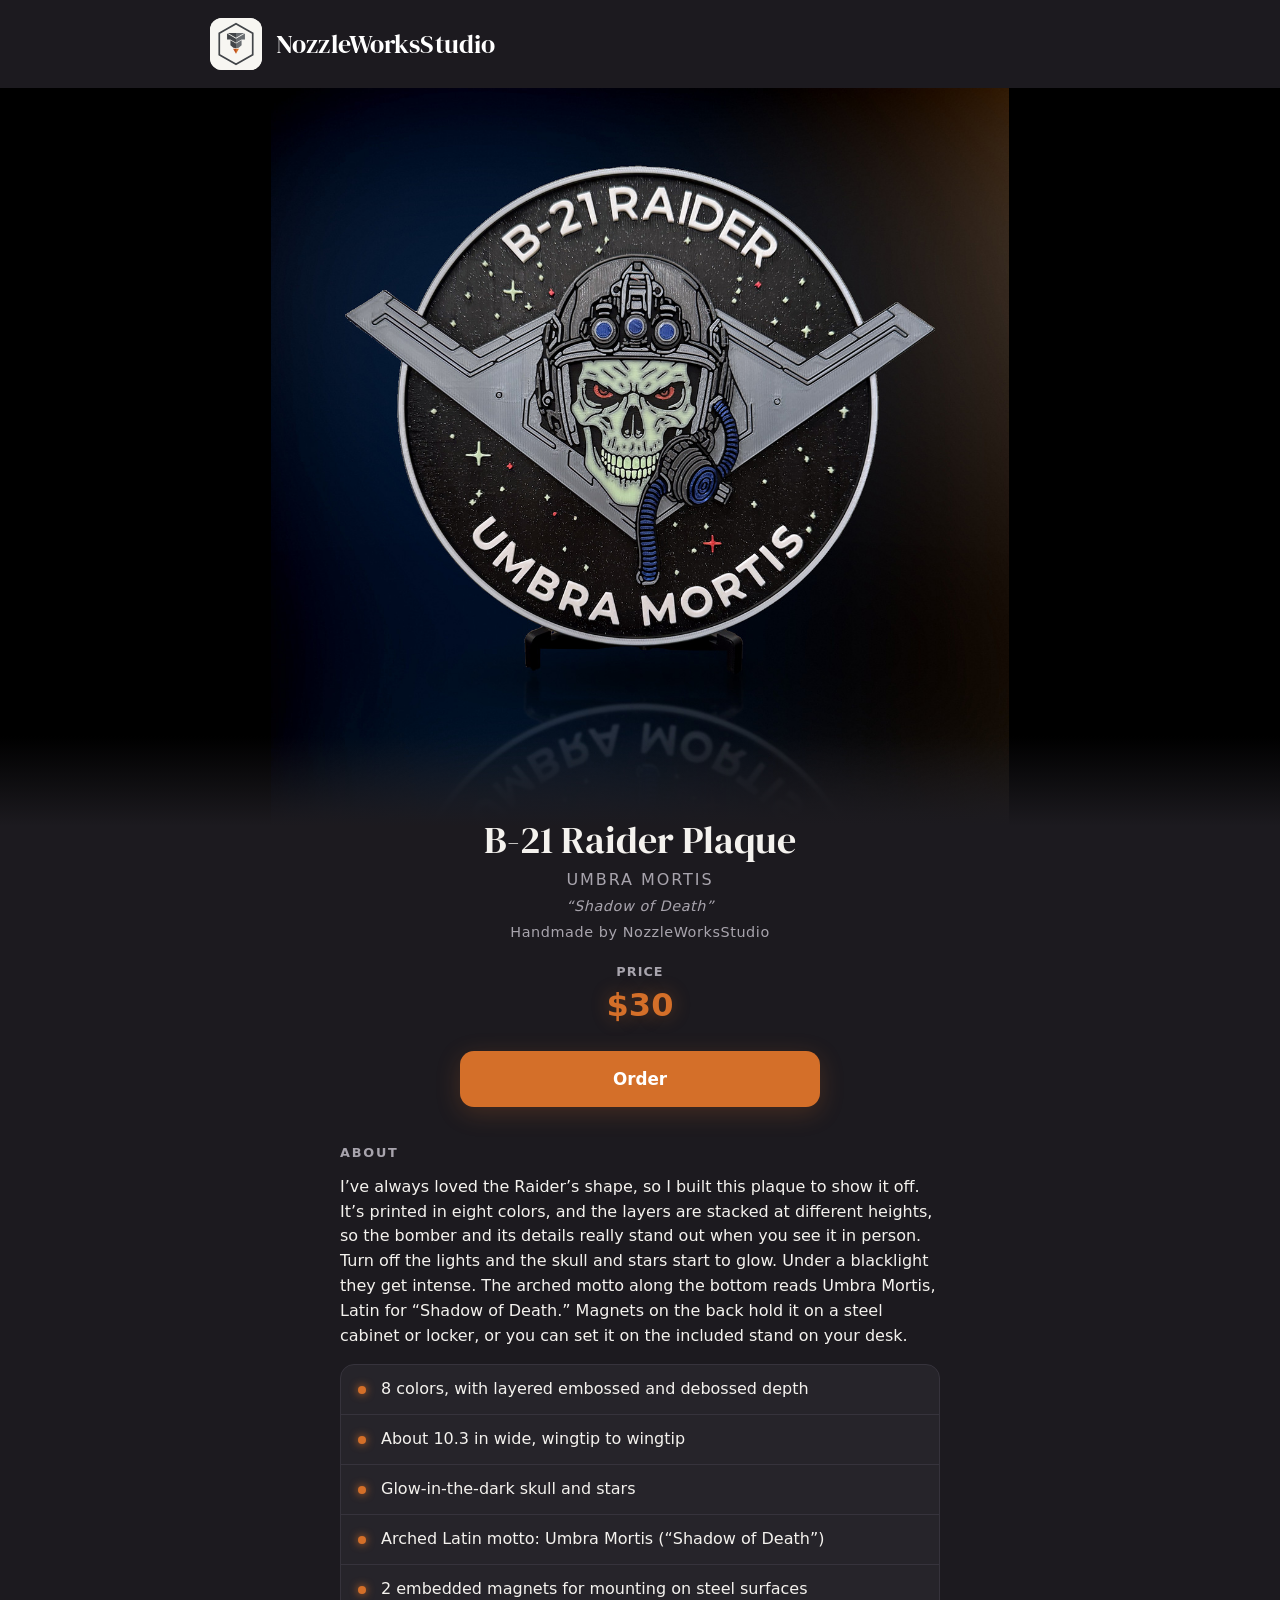
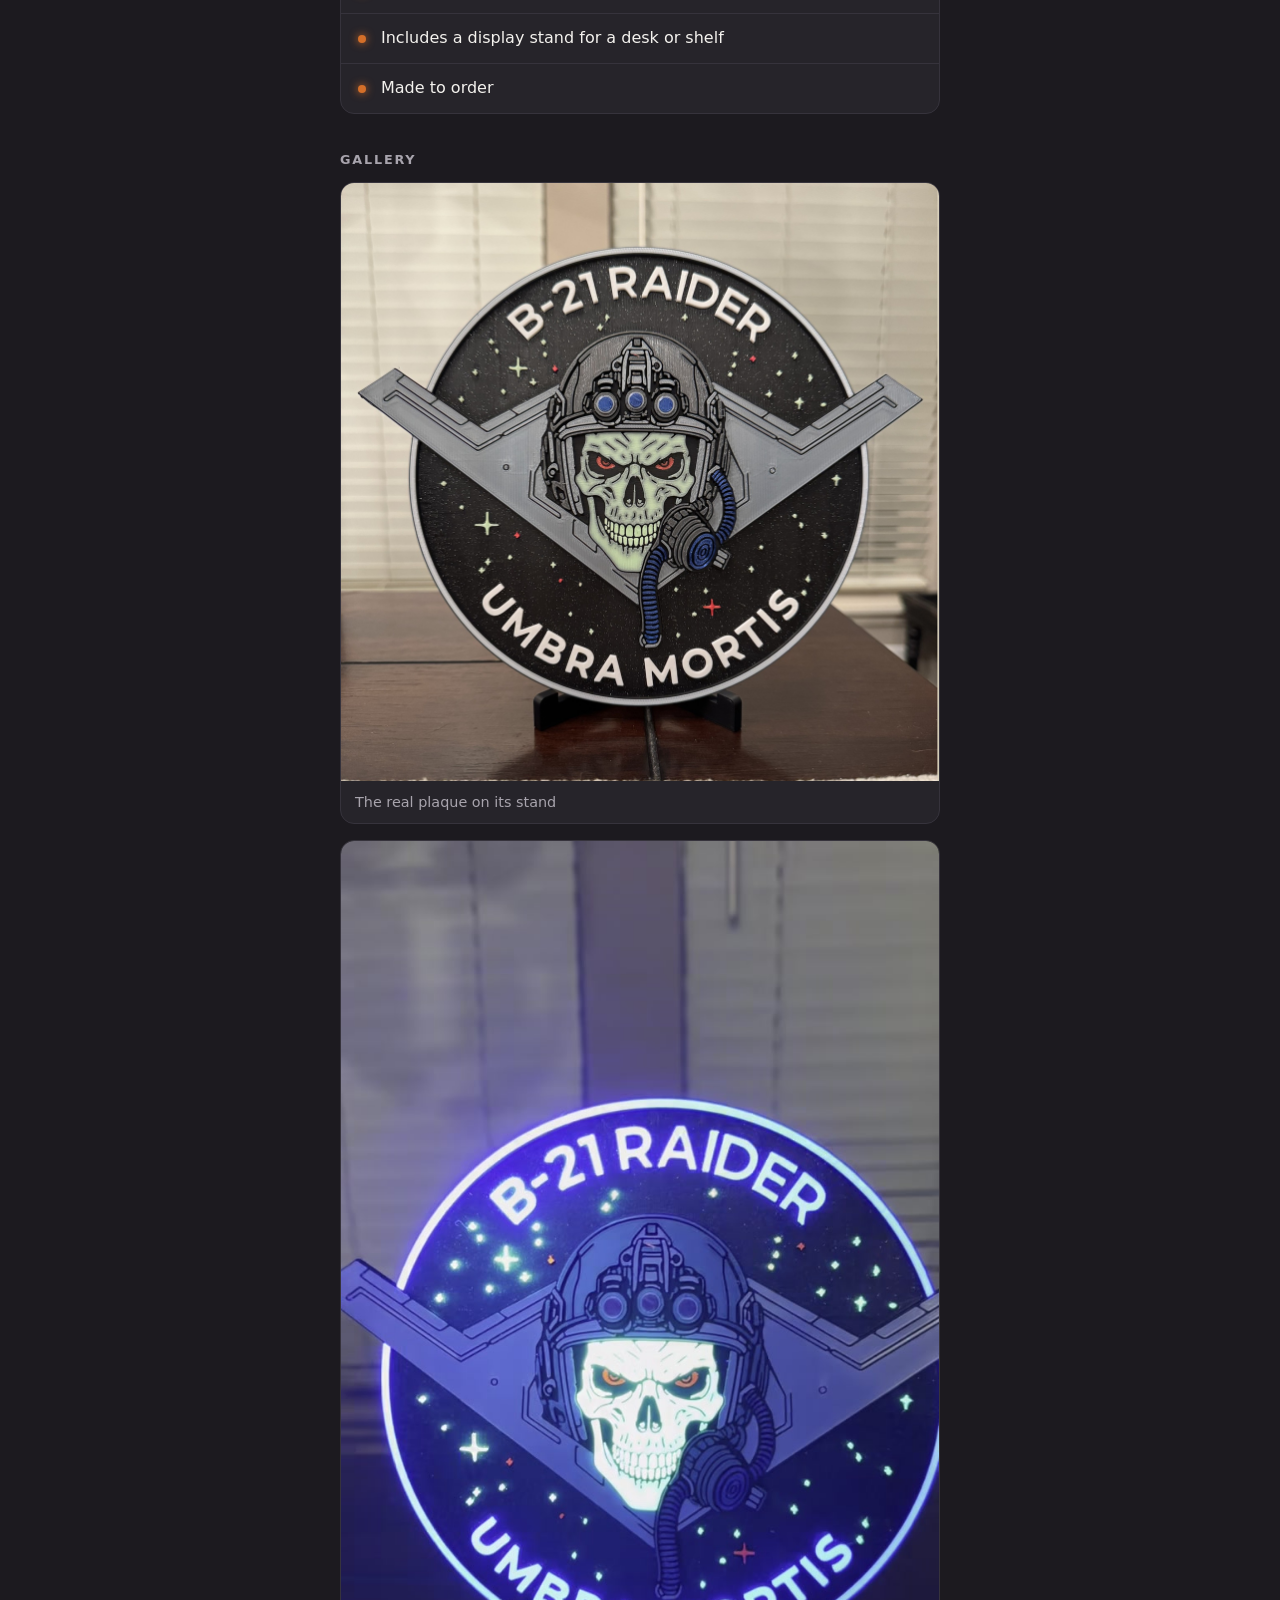
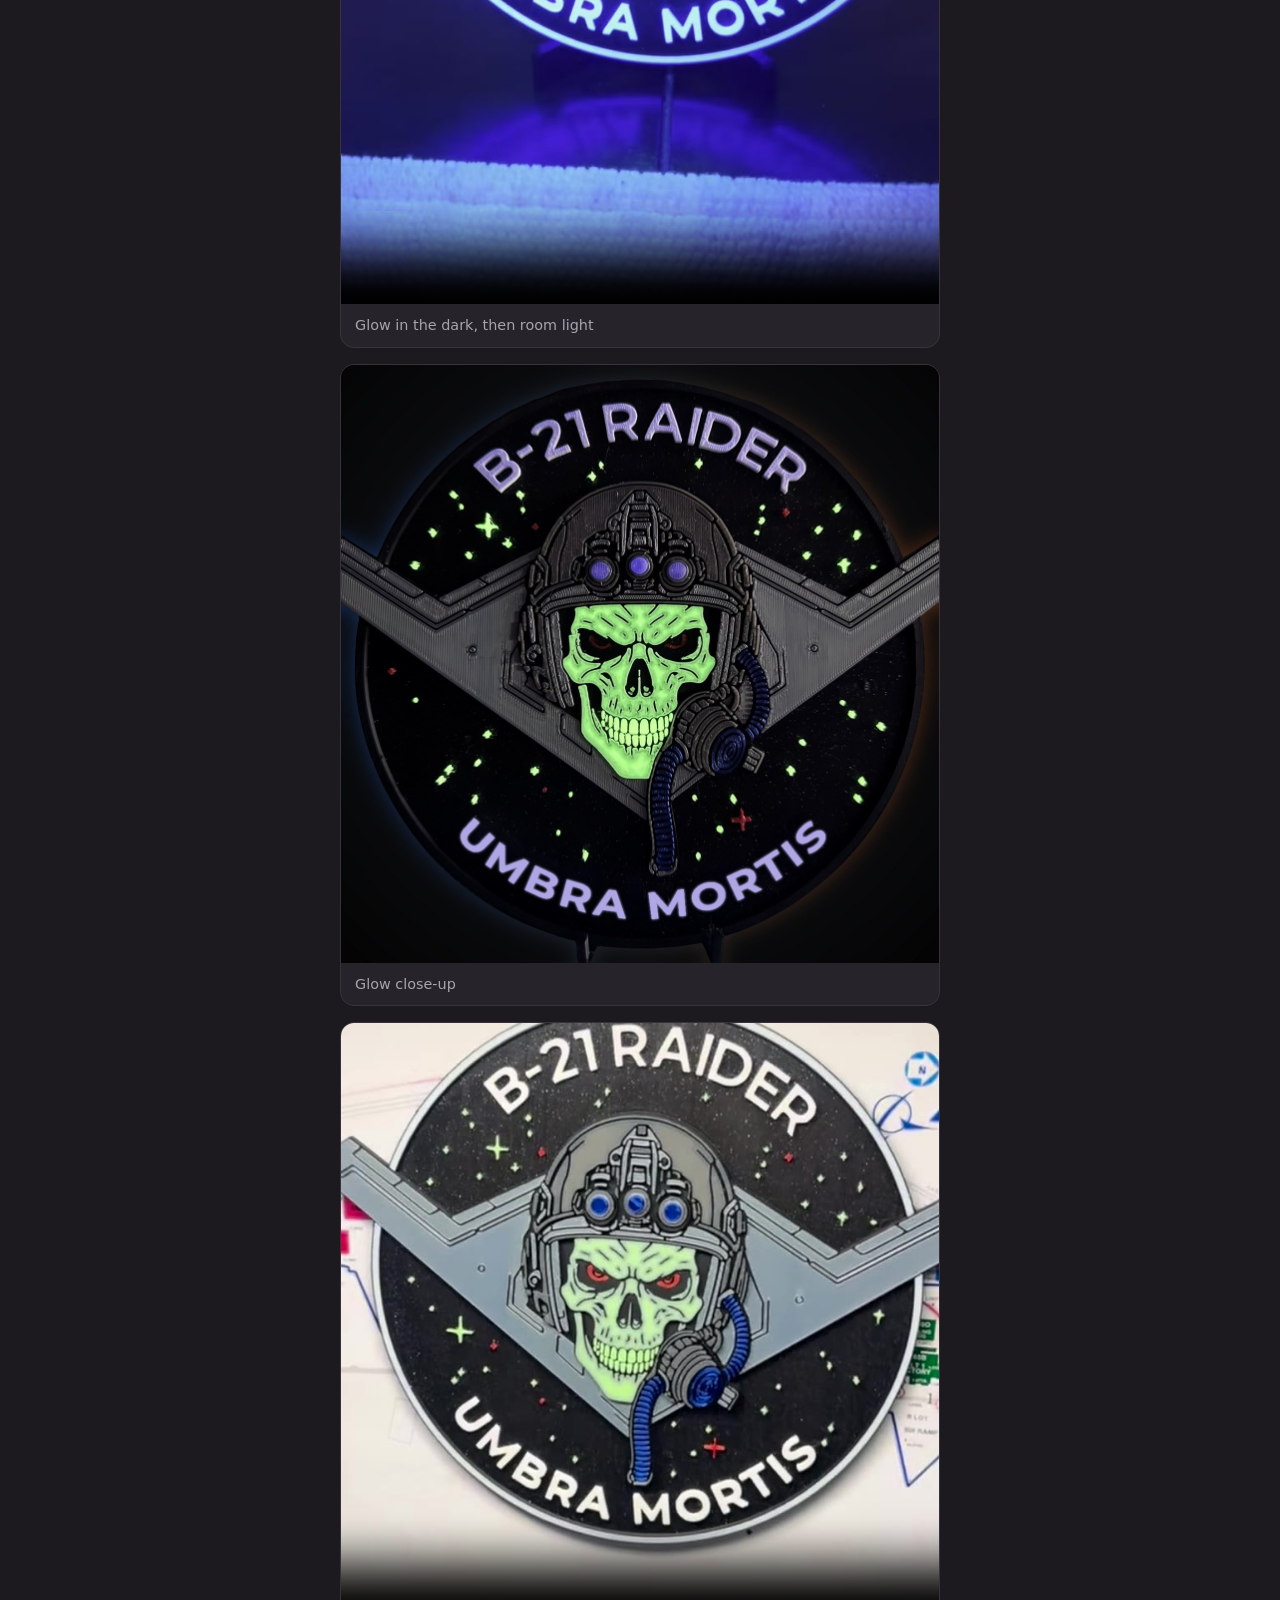
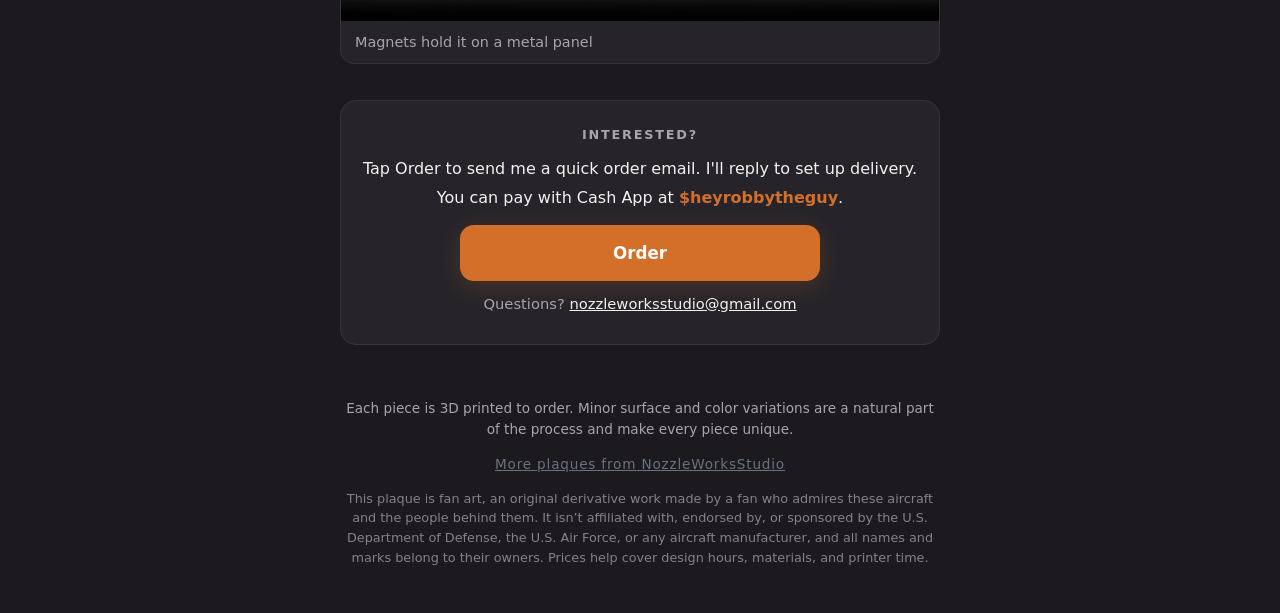
==== commit 856a0ac3: "All site prices to $30" ====
--- a/b21/index.html
+++ b/b21/index.html
@@ -4,7 +4,7 @@
 <meta charset="utf-8">
 <meta name="viewport" content="width=device-width, initial-scale=1, viewport-fit=cover">
 <meta name="robots" content="noindex">
-<meta name="description" content="B-21 Raider Plaque with Umbra Mortis motto, handmade by NozzleWorksStudio. 3D printed in 8 colors with glow-in-the-dark details. Price $35.">
+<meta name="description" content="B-21 Raider Plaque with Umbra Mortis motto, handmade by NozzleWorksStudio. 3D printed in 8 colors with glow-in-the-dark details. Price $30.">
 <meta name="theme-color" content="#1C1A1F">
 <title>B-21 Raider Plaque | NozzleWorksStudio</title>
 <style>
@@ -59,8 +59,8 @@
     <p class="sub" style="letter-spacing:.12em;text-transform:uppercase">Umbra Mortis</p>
     <p class="sub" style="font-size:.9rem;font-style:italic;margin-top:2px">&ldquo;Shadow of Death&rdquo;</p>
     <p class="sub" style="font-size:.9rem;margin-top:4px">Handmade by NozzleWorksStudio</p>
-    <div class="price"><span style="display:block;font-size:.8rem;font-weight:600;letter-spacing:.08em;text-transform:uppercase;color:var(--muted);text-shadow:none">Price</span>$35</div>
-    <a class="cta" href="mailto:nozzleworksstudio@gmail.com?subject=Order%3A%20B-21%20Raider%20Plaque&body=Hi%20Robert%2C%0A%0AI%27d%20like%20to%20order%20the%20B-21%20Raider%20Plaque%20%28%2435%29.%0A%0AName%3A%0AQuantity%3A%0APhone%20%28optional%29%3A%0AHow%20I%27d%20like%20to%20get%20it%20%28hand-delivery%20at%20work%2C%20pickup%2C%20etc.%29%3A%0A%0AThanks%21">Order</a>
+    <div class="price"><span style="display:block;font-size:.8rem;font-weight:600;letter-spacing:.08em;text-transform:uppercase;color:var(--muted);text-shadow:none">Price</span>$30</div>
+    <a class="cta" href="mailto:nozzleworksstudio@gmail.com?subject=Order%3A%20B-21%20Raider%20Plaque&body=Hi%20Robert%2C%0A%0AI%27d%20like%20to%20order%20the%20B-21%20Raider%20Plaque%20%28%2430%29.%0A%0AName%3A%0AQuantity%3A%0APhone%20%28optional%29%3A%0AHow%20I%27d%20like%20to%20get%20it%20%28hand-delivery%20at%20work%2C%20pickup%2C%20etc.%29%3A%0A%0AThanks%21">Order</a>
   </header>
 
   <section class="desc">
@@ -97,7 +97,7 @@
     <h2>Interested?</h2>
     <p>Tap Order to send me a quick order email. I'll reply to set up delivery.</p>
     <p>You can pay with Cash App at <a href="https://cash.app/$heyrobbytheguy" style="color:var(--glow);font-weight:700;text-decoration:none">$heyrobbytheguy</a>.</p>
-    <a class="cta" href="mailto:nozzleworksstudio@gmail.com?subject=Order%3A%20B-21%20Raider%20Plaque&body=Hi%20Robert%2C%0A%0AI%27d%20like%20to%20order%20the%20B-21%20Raider%20Plaque%20%28%2435%29.%0A%0AName%3A%0AQuantity%3A%0APhone%20%28optional%29%3A%0AHow%20I%27d%20like%20to%20get%20it%20%28hand-delivery%20at%20work%2C%20pickup%2C%20etc.%29%3A%0A%0AThanks%21">Order</a>
+    <a class="cta" href="mailto:nozzleworksstudio@gmail.com?subject=Order%3A%20B-21%20Raider%20Plaque&body=Hi%20Robert%2C%0A%0AI%27d%20like%20to%20order%20the%20B-21%20Raider%20Plaque%20%28%2430%29.%0A%0AName%3A%0AQuantity%3A%0APhone%20%28optional%29%3A%0AHow%20I%27d%20like%20to%20get%20it%20%28hand-delivery%20at%20work%2C%20pickup%2C%20etc.%29%3A%0A%0AThanks%21">Order</a>
     <p class="addr">Questions? <a href="mailto:nozzleworksstudio@gmail.com?subject=B-21%20Raider%20Plaque">nozzleworksstudio@gmail.com</a></p>
   </section>
 </main>
@@ -105,5 +105,6 @@
   <p>Each piece is 3D printed to order. Minor surface and color variations are a natural part of the process and make every piece unique.</p>
   <p class="brand"><a href="../" style="color:inherit">More plaques from NozzleWorksStudio</a></p>
 <p style="font-size:.8rem;opacity:.75;margin-top:10px">This plaque is fan art, an original derivative work made by a fan who admires these aircraft and the people behind them. It isn&rsquo;t affiliated with, endorsed by, or sponsored by the U.S. Department of Defense, the U.S. Air Force, or any aircraft manufacturer, and all names and marks belong to their owners. Prices help cover design hours, materials, and printer time.</p></footer>
+<script data-goatcounter="https://nozzleworks.goatcounter.com/count" async src="//gc.zgo.at/count.js"></script>
 </body>
 </html>
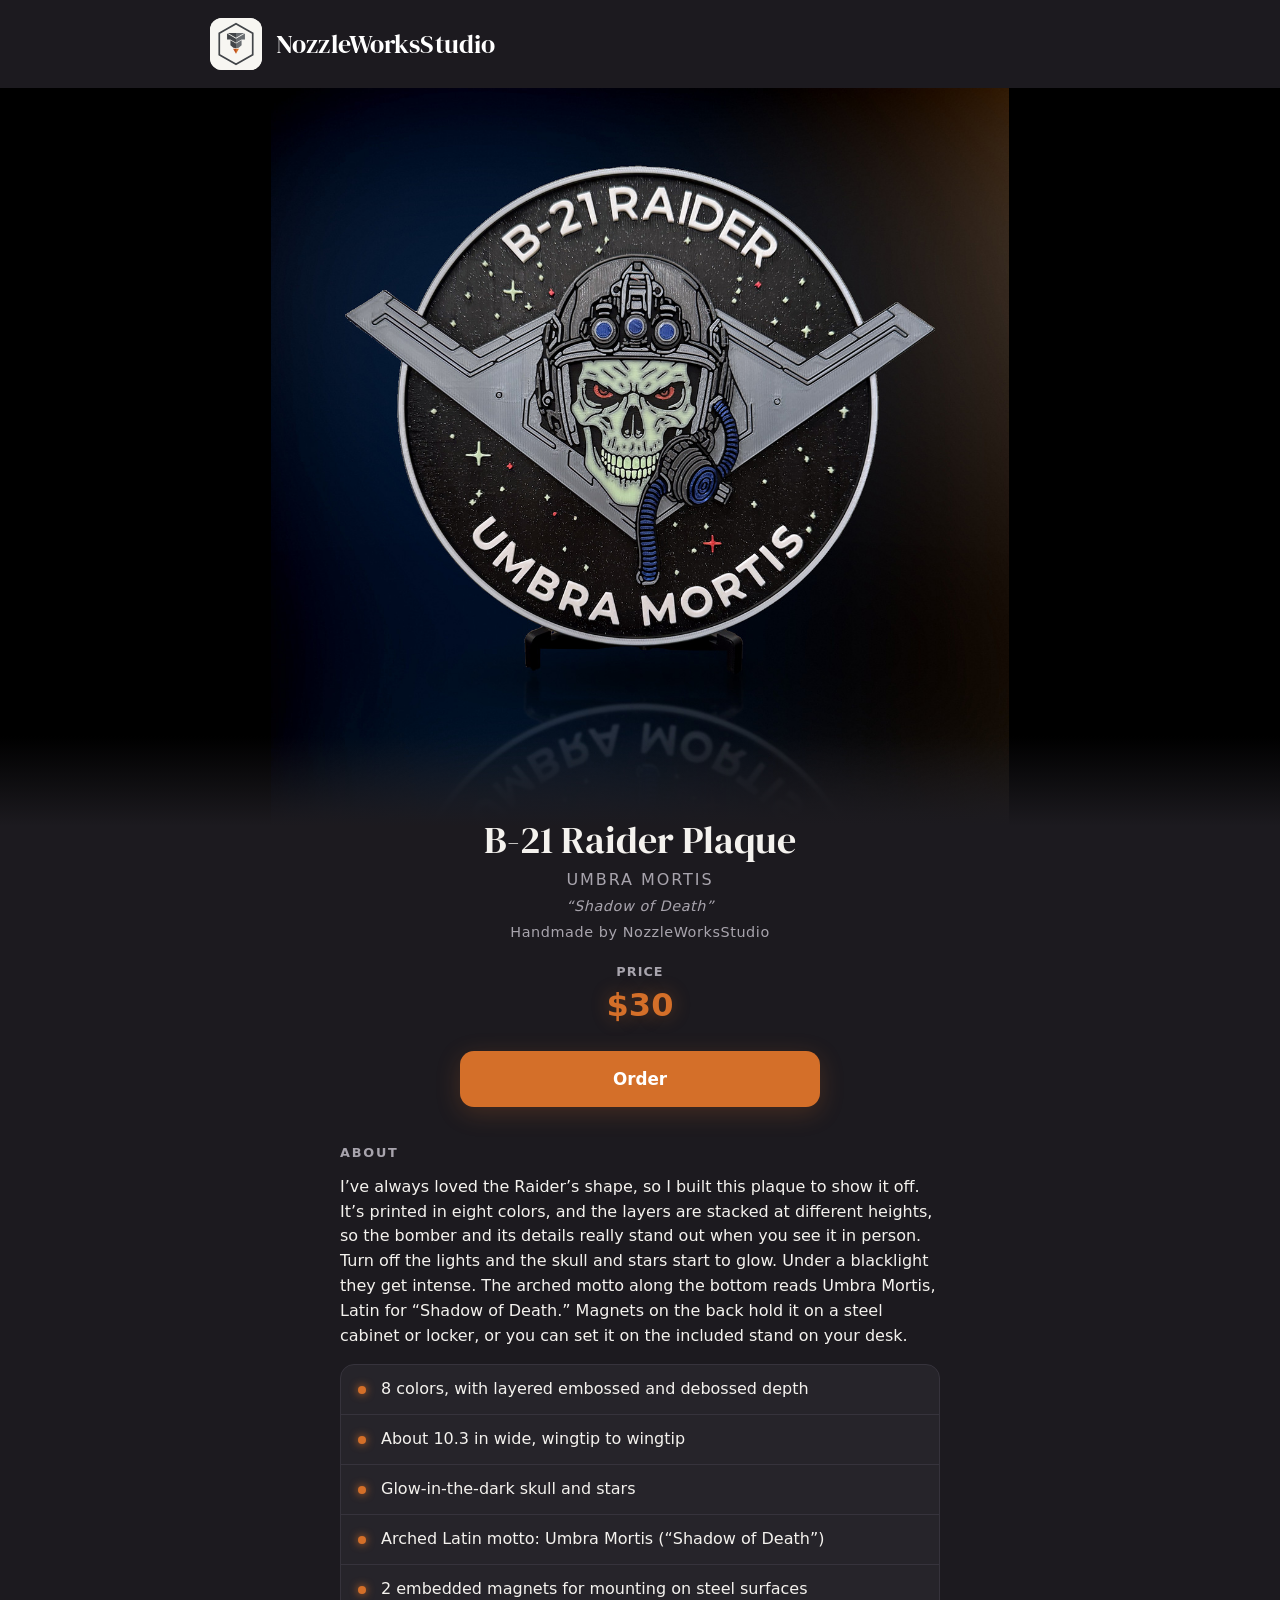
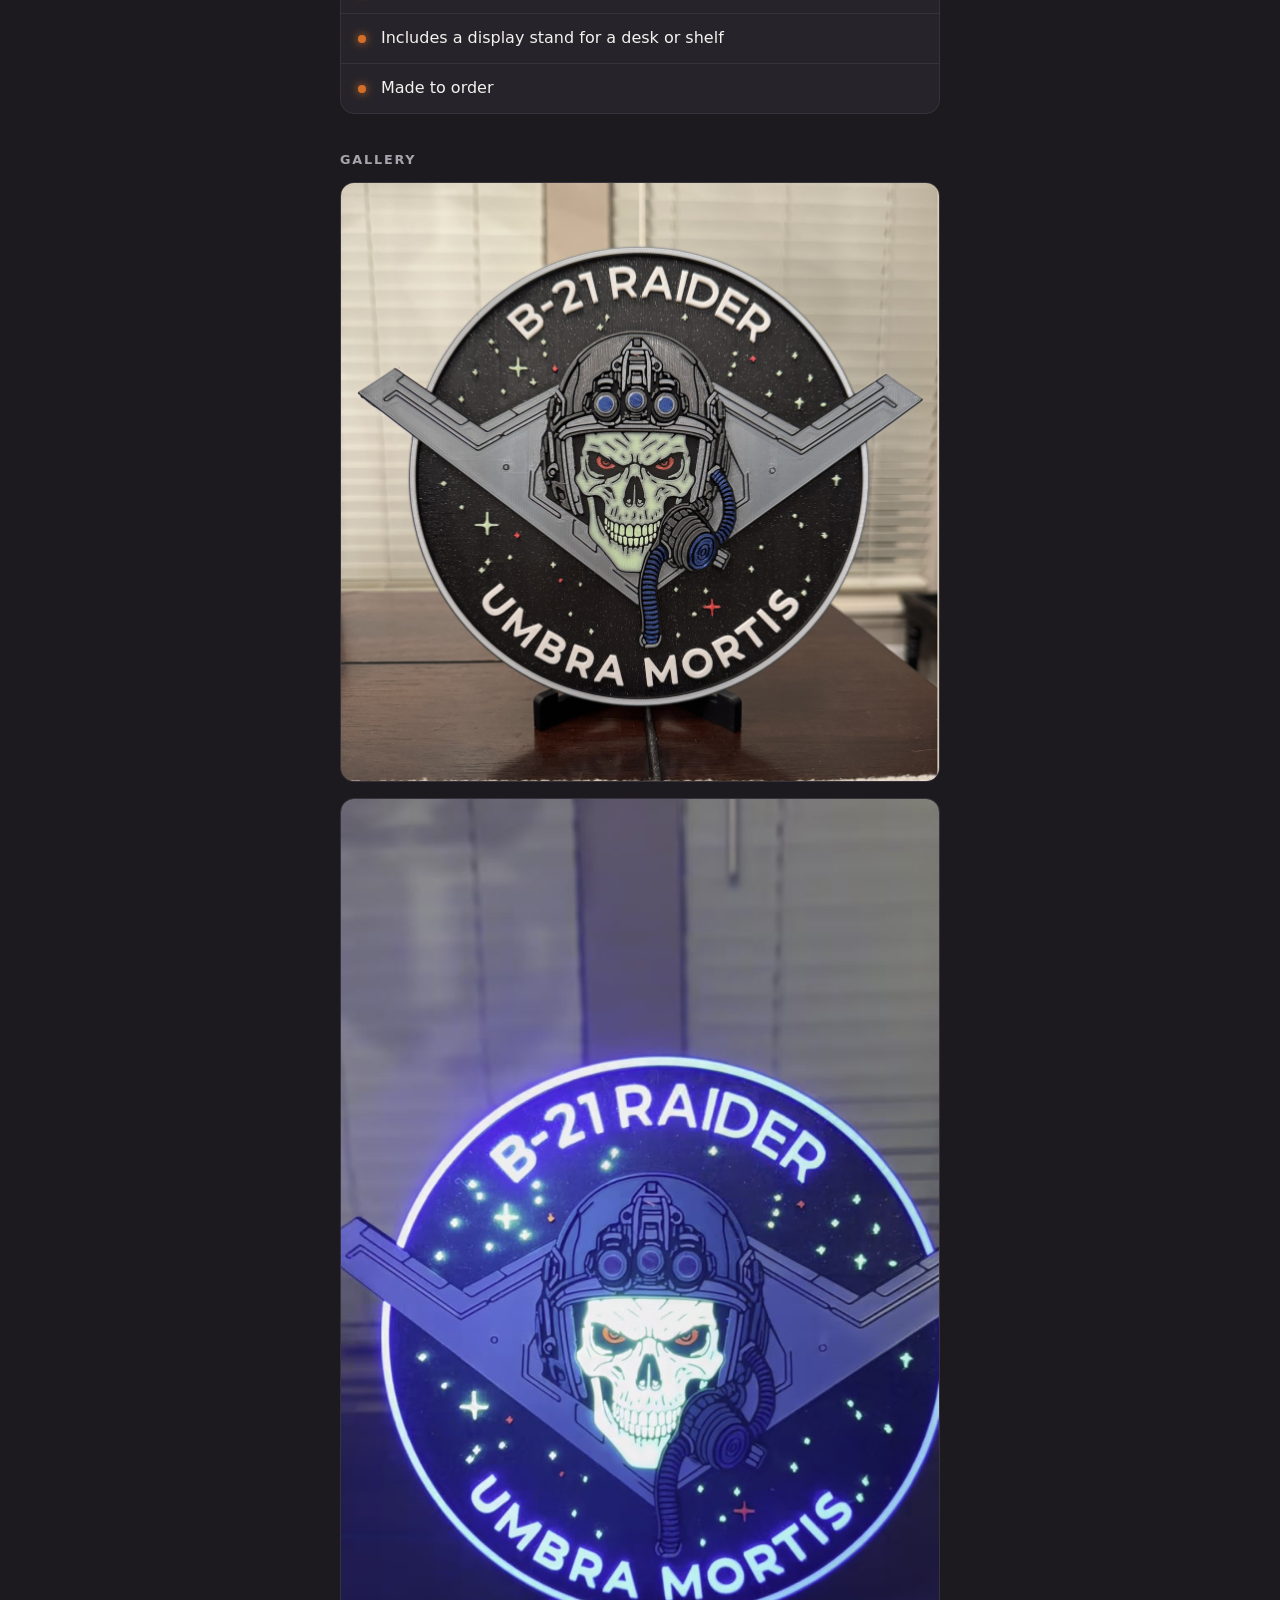
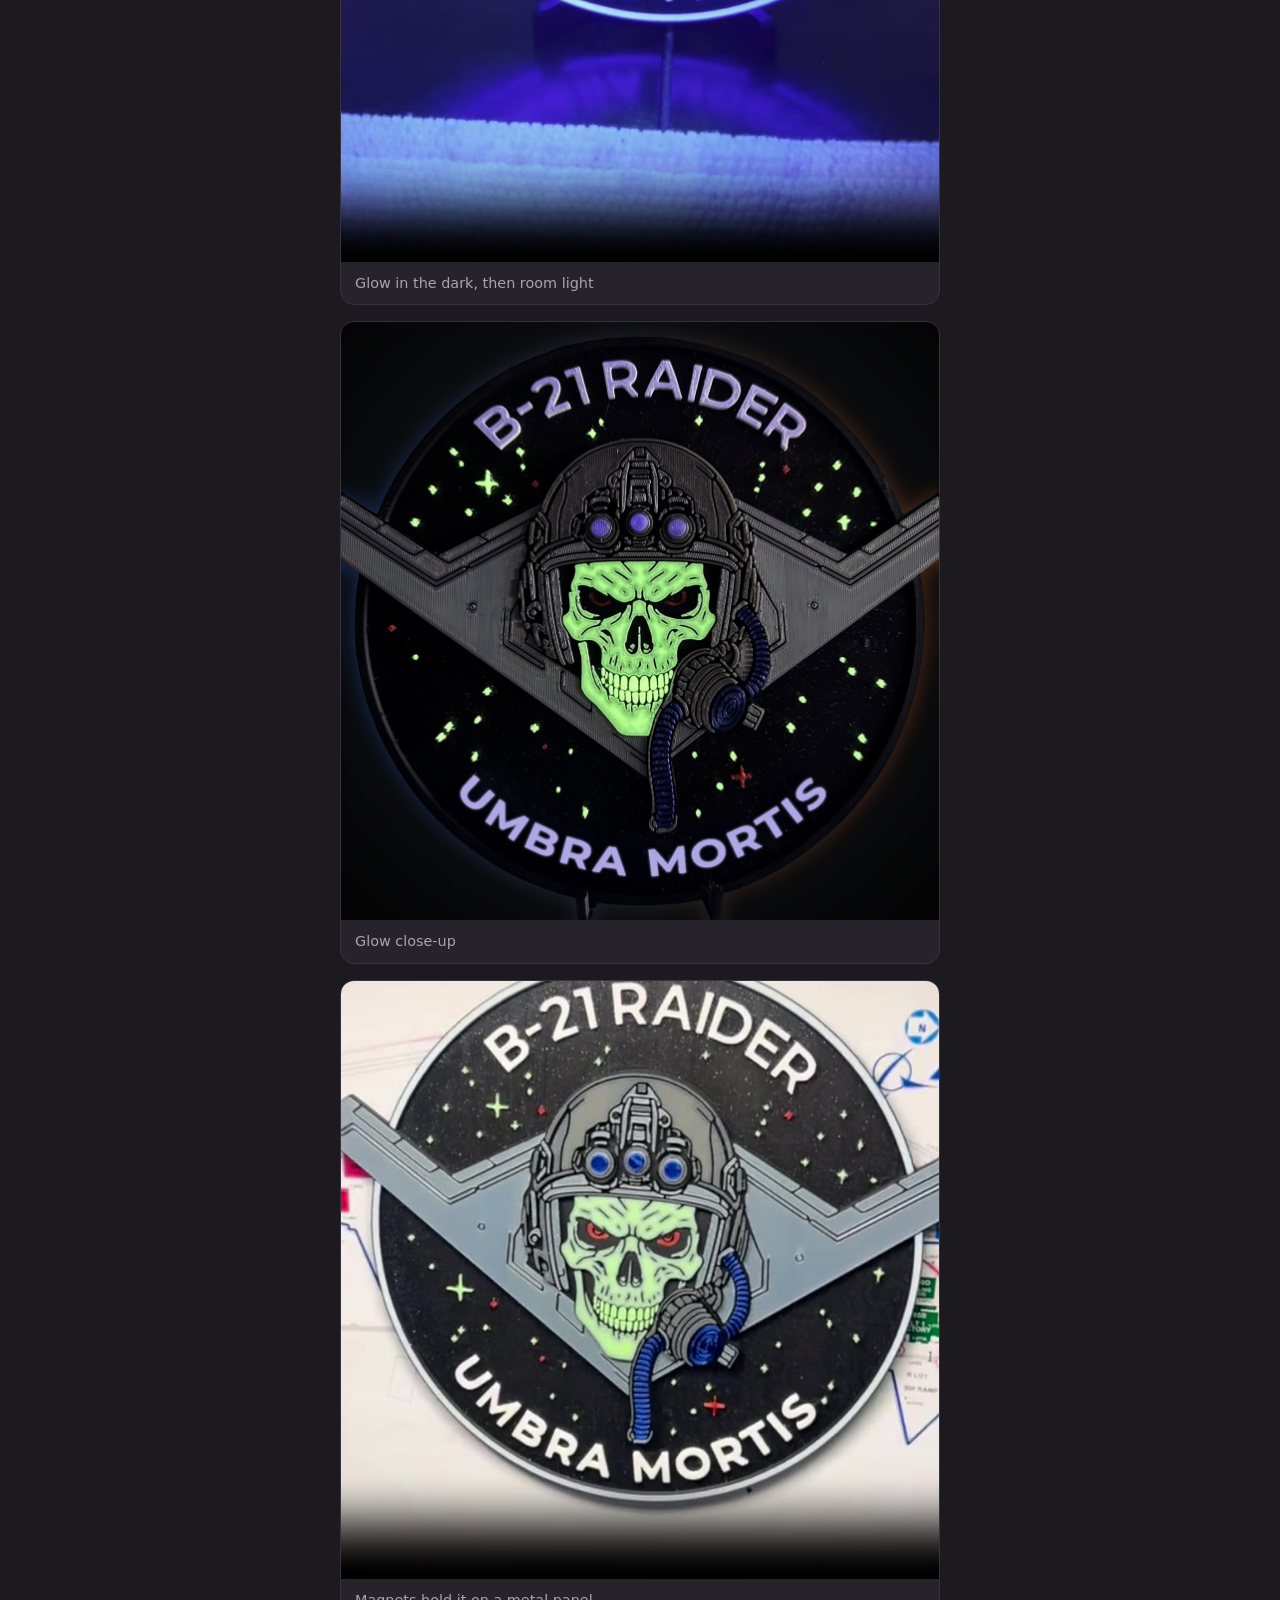
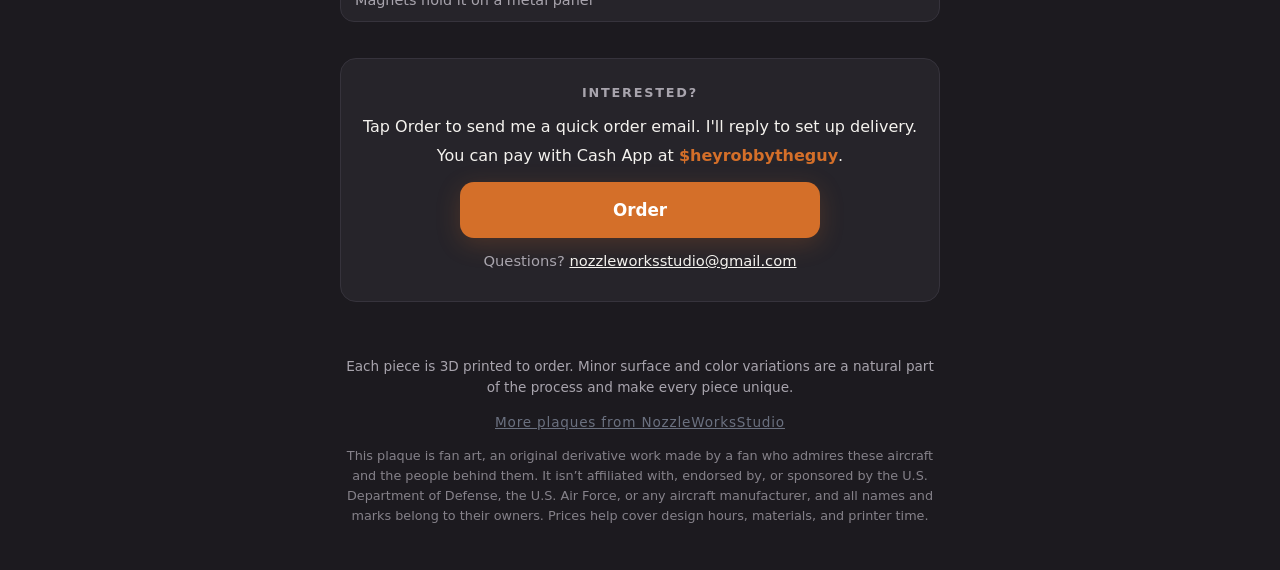
==== commit e1b0c567: "Remove 'The real plaque on its stand' captions" ====
--- a/b21/index.html
+++ b/b21/index.html
@@ -80,7 +80,7 @@
   <section>
     <h2>Gallery</h2>
     <div class="gallery" style="grid-template-columns:1fr;max-width:700px;margin:0 auto">
-      <figure><img src="real-photo.jpg" width="1200" height="1200" loading="lazy" alt="The real B-21 Raider plaque on its stand"><figcaption>The real plaque on its stand</figcaption></figure>
+      <figure><img src="real-photo.jpg" width="1200" height="1200" loading="lazy" alt="The real B-21 Raider plaque on its stand"></figure>
       <figure>
         <video src="b21-video.mp4" width="720" height="1280" controls playsinline muted preload="metadata" poster="b21-video-poster.jpg">Your browser does not support the video tag.</video>
         <figcaption>Glow in the dark, then room light</figcaption>
